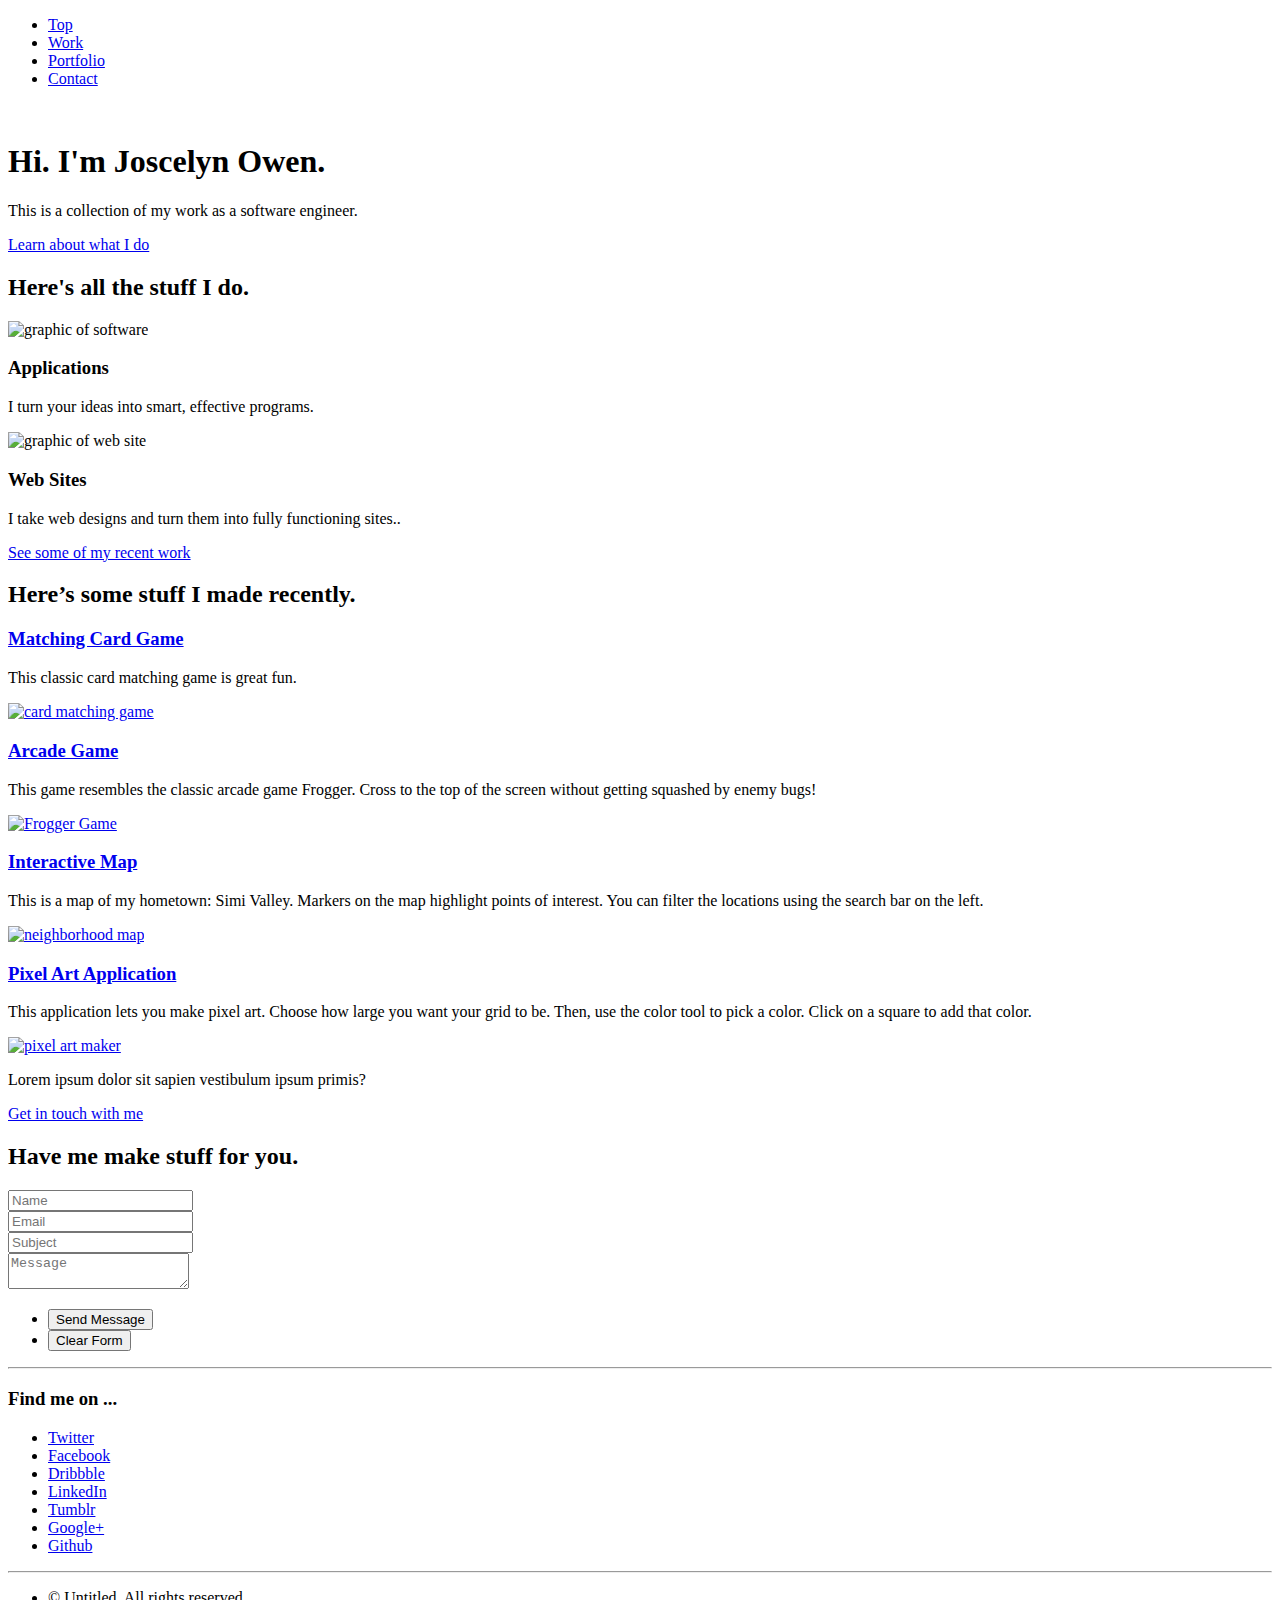
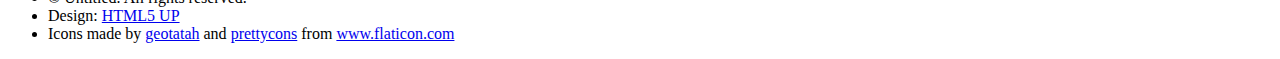
==== index.html @ 0e01e7e9 "moved dir" ====
<!DOCTYPE HTML>
<!--
	Miniport by HTML5 UP
	html5up.net | @ajlkn
	Free for personal and commercial use under the CCA 3.0 license (html5up.net/license)
-->
<html>
	<head>
		<title>Joscelyn Owen Web Development</title>
		<meta charset="utf-8" />
		<meta name="viewport" content="width=device-width, initial-scale=1, user-scalable=no" />
		<link rel="stylesheet" href="assets/css/main.css" />
	</head>
	<body class="is-preload">

		<!-- Nav -->
			<nav id="nav">
				<ul class="container">
					<li><a href="#top">Top</a></li>
					<li><a href="#work">Work</a></li>
					<li><a href="#portfolio">Portfolio</a></li>
					<li><a href="#contact">Contact</a></li>
				</ul>
			</nav>

		<!-- Home -->
			<article id="top" class="wrapper style1">
				<div class="container">
					<div class="row">
						<div class="col-4 col-5-large col-12-medium">
							<span class="image fit"><img src="images/pictureofme.jpeg" alt="" /></span>
						</div>
						<div class="col-8 col-7-large col-12-medium">
							<header>
								<h1>Hi. I'm <strong>Joscelyn Owen</strong>.</h1>
							</header>
							<p>This is a collection of my work as a software engineer.</p>
							<a href="#work" class="button large scrolly">Learn about what I do</a>
						</div>
					</div>
				</div>
			</article>

		<!-- Work -->
			<article id="work" class="wrapper style2">
				<div class="container">
					<header>
						<h2>Here's all the stuff I do.</h2>
					</header>
					<div class="row aln-center">
						<div class="col-4 col-6-medium col-12-small">
							<section class="box style1">
								<span class="image fit icon featured"><img class="graphic" src="images/software.png" alt="graphic of software" /></span>
								<h3>Applications</h3>
								<p>I turn your ideas into smart, effective programs.</p>
							</section>
						</div>
						<div class="col-4 col-6-medium col-12-small">
							<section class="box style1">
								<span class="image fit icon featured"><img class="graphic" src="images/website.png" alt="graphic of web site" /></span>
								<h3>Web Sites</h3>
								<p>I take web designs and turn them into fully functioning sites..</p>
							</section>
						</div>
					</div>
					<footer>
						<a href="#portfolio" class="button large scrolly">See some of my recent work</a>
					</footer>
				</div>
			</article>

		<!-- Portfolio -->
			<article id="portfolio" class="wrapper style3">
				<div class="container">
					<header>
						<h2>Here’s some stuff I made recently.</h2>
					</header>
					<div class="row">
						<div class="col-4 col-6-medium col-12-small">
							<article class="box style2">
								<h3><a href="https://joscelyn1.github.io/Matching-Card-Game/">Matching Card Game</a></h3>
								<p>This classic card matching game is great fun.</p>
								<a href="https://joscelyn1.github.io/Matching-Card-Game/" class="image featured"><img src="images/card-matching-game.png" alt="card matching game" /></a>
							</article>
						</div>
						<div class="col-4 col-6-medium col-12-small">
							<article class="box style2">
								<h3><a href="https://joscelyn1.github.io/Frogger-Style-Game/">Arcade Game</a></h3>
								<p>This game resembles the classic arcade game Frogger. Cross to the top of the screen without getting squashed by enemy bugs!</p>
								<a href="https://joscelyn1.github.io/Frogger-Style-Game/" class="image fit featured"><img src="images/froggerGame.png" alt="Frogger Game" /></a>
							</article>
						</div>
						<div class="col-4 col-6-medium col-12-small">
							<article class="box style2">
								<h3><a href="https://joscelyn1.github.io/Neighborhood-Map/">Interactive Map</a></h3>
								<p>This is a map of my hometown: Simi Valley. Markers on the map highlight points of interest. You can filter the locations using the search bar on the left.</p>
								<a href="https://joscelyn1.github.io/Neighborhood-Map/" class="image fit featured"><img src="images/neighborhoodmap.png" alt="neighborhood map" /></a>

							</article>
						</div>
						<div class="col-4 col-6-medium col-12-small">
							<article class="box style2">
								<h3><a href="https://joscelyn1.github.io/Pixel-Art-Maker/">Pixel Art Application</a></h3>
								<p>This application lets you make pixel art. Choose how large you want your grid to be. Then, use the color tool to pick a color. Click on a square to add that color.</p>
								<a href="https://joscelyn1.github.io/Pixel-Art-Maker/" class="image fit featured"><img src="images/pixel-art-maker.png" alt="pixel art maker" /></a>

							</article>
						</div>
					</div>
					<footer>
						<p>Lorem ipsum dolor sit sapien vestibulum ipsum primis?</p>
						<a href="#contact" class="button large scrolly">Get in touch with me</a>
					</footer>
				</div>
			</article>

		<!-- Contact -->
			<article id="contact" class="wrapper style4">
				<div class="container medium">
					<header>
						<h2>Have me make stuff for you.</h2>
					</header>
					<div class="row">
						<div class="col-12">
							<form method="post" action="#">
								<div class="row">
									<div class="col-6 col-12-small">
										<input type="text" name="name" id="name" placeholder="Name" />
									</div>
									<div class="col-6 col-12-small">
										<input type="text" name="email" id="email" placeholder="Email" />
									</div>
									<div class="col-12">
										<input type="text" name="subject" id="subject" placeholder="Subject" />
									</div>
									<div class="col-12">
										<textarea name="message" id="message" placeholder="Message"></textarea>
									</div>
									<div class="col-12">
										<ul class="actions">
											<li><input type="submit" value="Send Message" /></li>
											<li><input type="reset" value="Clear Form" class="alt" /></li>
										</ul>
									</div>
								</div>
							</form>
						</div>
						<div class="col-12">
							<hr />
							<h3>Find me on ...</h3>
							<ul class="social">
								<li><a href="#" class="icon fa-twitter"><span class="label">Twitter</span></a></li>
								<li><a href="#" class="icon fa-facebook"><span class="label">Facebook</span></a></li>
								<li><a href="#" class="icon fa-dribbble"><span class="label">Dribbble</span></a></li>
								<li><a href="#" class="icon fa-linkedin"><span class="label">LinkedIn</span></a></li>
								<li><a href="#" class="icon fa-tumblr"><span class="label">Tumblr</span></a></li>
								<li><a href="#" class="icon fa-google-plus"><span class="label">Google+</span></a></li>
								<li><a href="#" class="icon fa-github"><span class="label">Github</span></a></li>
								<!--
								<li><a href="#" class="icon fa-rss"><span>RSS</span></a></li>
								<li><a href="#" class="icon fa-instagram"><span>Instagram</span></a></li>
								<li><a href="#" class="icon fa-foursquare"><span>Foursquare</span></a></li>
								<li><a href="#" class="icon fa-skype"><span>Skype</span></a></li>
								<li><a href="#" class="icon fa-soundcloud"><span>Soundcloud</span></a></li>
								<li><a href="#" class="icon fa-youtube"><span>YouTube</span></a></li>
								<li><a href="#" class="icon fa-blogger"><span>Blogger</span></a></li>
								<li><a href="#" class="icon fa-flickr"><span>Flickr</span></a></li>
								<li><a href="#" class="icon fa-vimeo"><span>Vimeo</span></a></li>
								-->
							</ul>
							<hr />
						</div>
					</div>
					<footer>
						<ul id="copyright">
							<li>&copy; Untitled. All rights reserved.</li><li>Design: <a href="http://html5up.net">HTML5 UP</a></li>
							<li>Icons made by <a href="https://www.flaticon.com/authors/geotatah">geotatah</a> and <a href="https://www.flaticon.com/authors/prettycons">prettycons</a> from <a href="www.flaticon.com">www.flaticon.com</a></li>
						</ul>
					</footer>
				</div>
			</article>

		<!-- Scripts -->
			<script src="assets/js/jquery.min.js"></script>
			<script src="assets/js/jquery.scrolly.min.js"></script>
			<script src="assets/js/browser.min.js"></script>
			<script src="assets/js/breakpoints.min.js"></script>
			<script src="assets/js/util.js"></script>
			<script src="assets/js/main.js"></script>

	</body>
</html>
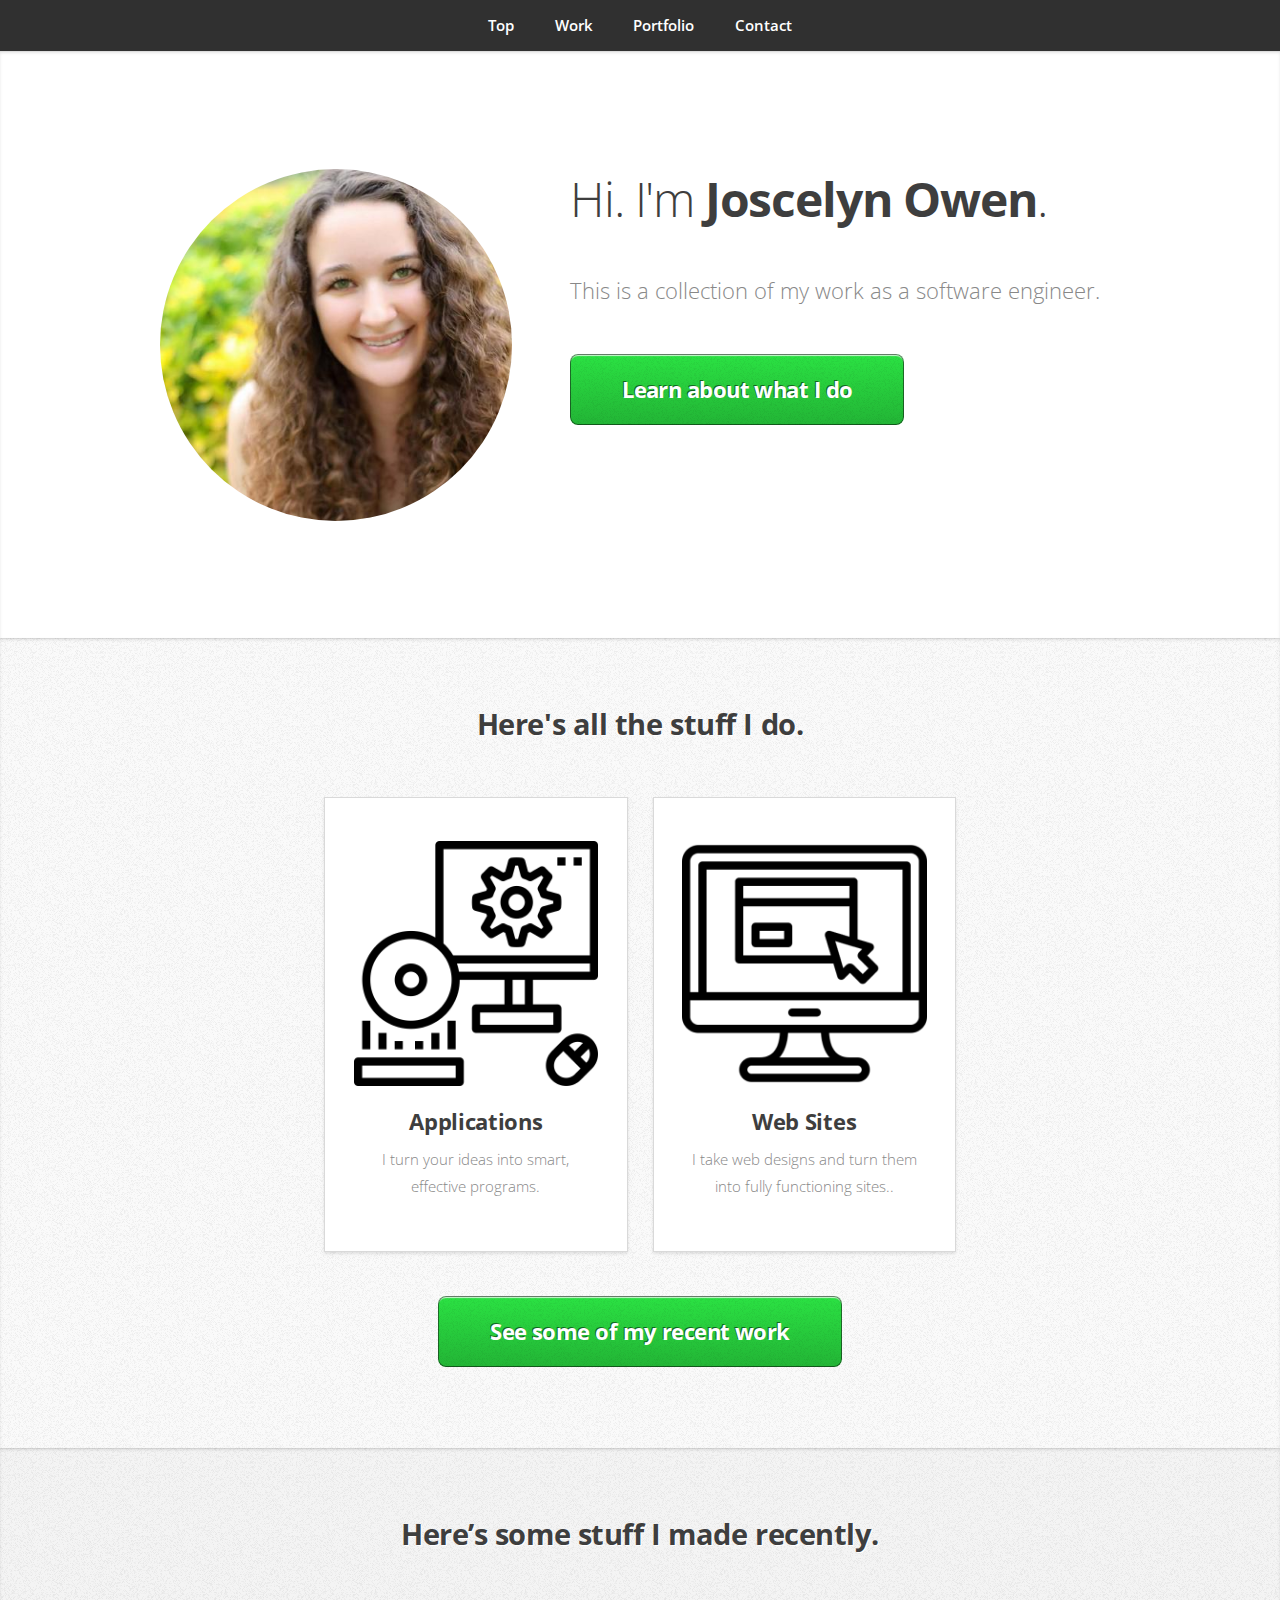
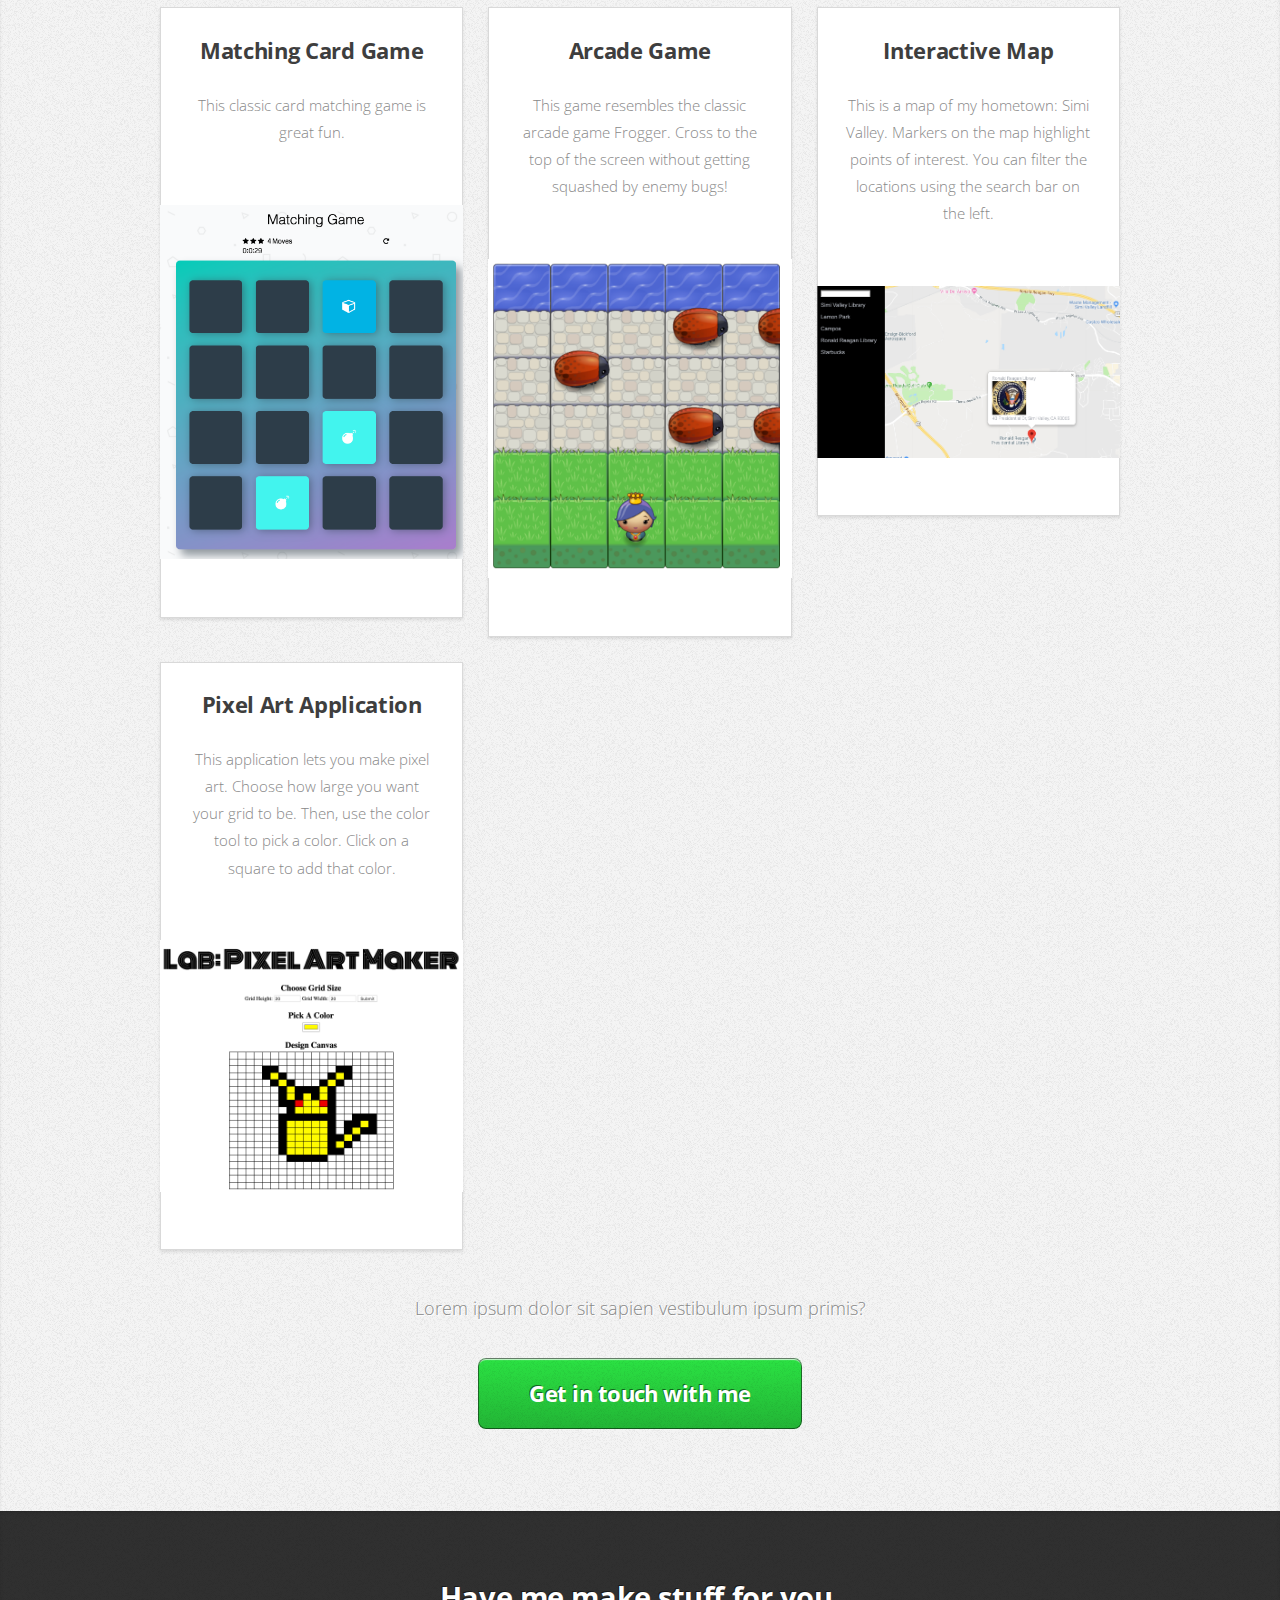
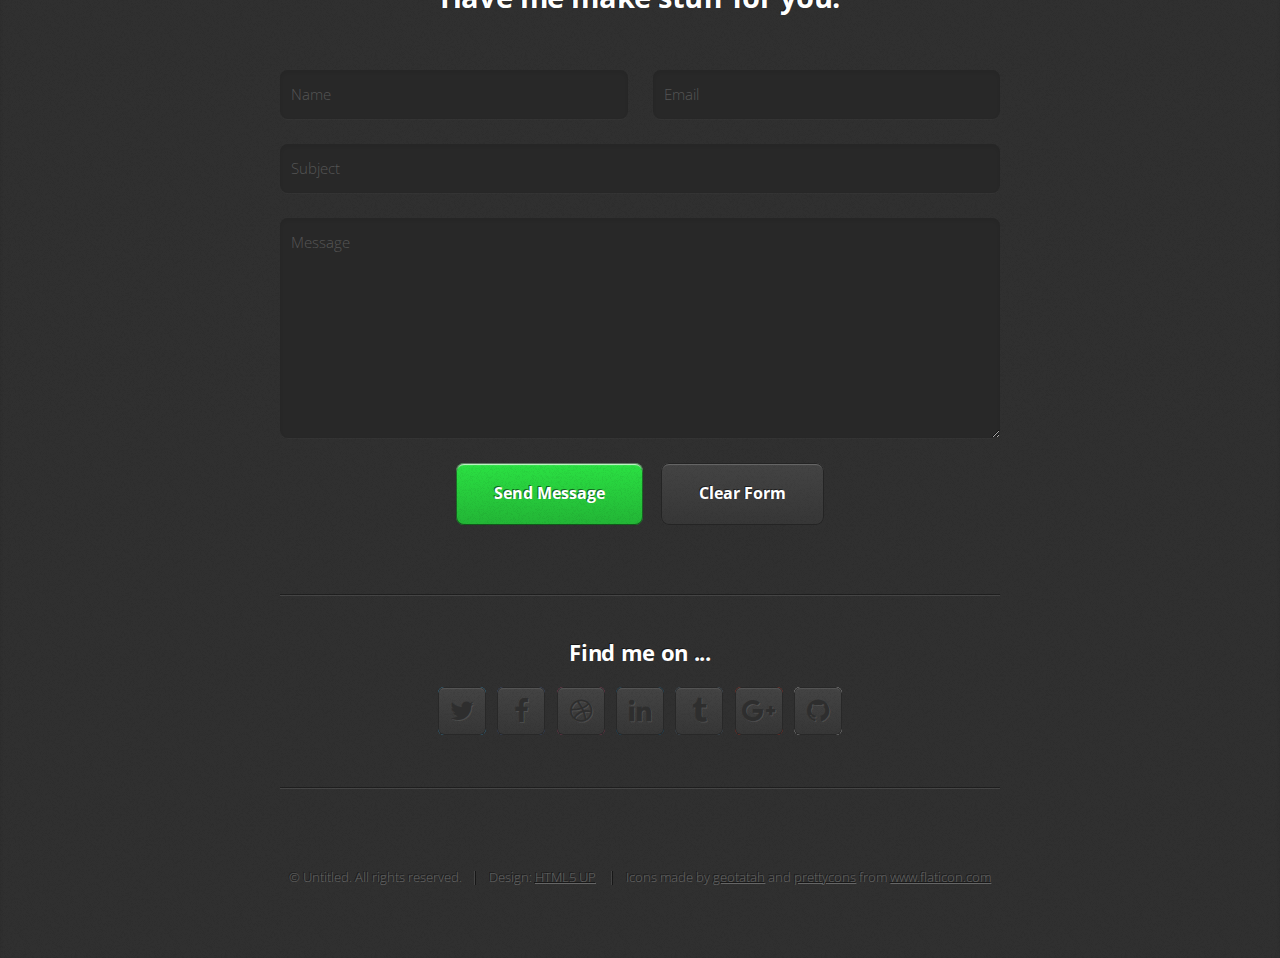
==== commit 3611b21a: "rearranged files" ====
--- a/index.html
+++ b/index.html
@@ -9,7 +9,7 @@
 		<title>Joscelyn Owen Web Development</title>
 		<meta charset="utf-8" />
 		<meta name="viewport" content="width=device-width, initial-scale=1, user-scalable=no" />
-		<link rel="stylesheet" href="assets/css/main.css" />
+		<link rel="stylesheet" href="html5up-miniport/assets/css/main.css" />
 	</head>
 	<body class="is-preload">
 
@@ -28,7 +28,7 @@
 				<div class="container">
 					<div class="row">
 						<div class="col-4 col-5-large col-12-medium">
-							<span class="image fit"><img src="images/pictureofme.jpeg" alt="" /></span>
+							<span class="image fit"><img src="html5up-miniport/images/pictureofme.jpeg" alt="" /></span>
 						</div>
 						<div class="col-8 col-7-large col-12-medium">
 							<header>
@@ -50,14 +50,14 @@
 					<div class="row aln-center">
 						<div class="col-4 col-6-medium col-12-small">
 							<section class="box style1">
-								<span class="image fit icon featured"><img class="graphic" src="images/software.png" alt="graphic of software" /></span>
+								<span class="image fit icon featured"><img class="graphic" src="html5up-miniport/images/software.png" alt="graphic of software" /></span>
 								<h3>Applications</h3>
 								<p>I turn your ideas into smart, effective programs.</p>
 							</section>
 						</div>
 						<div class="col-4 col-6-medium col-12-small">
 							<section class="box style1">
-								<span class="image fit icon featured"><img class="graphic" src="images/website.png" alt="graphic of web site" /></span>
+								<span class="image fit icon featured"><img class="graphic" src="html5up-miniport/images/website.png" alt="graphic of web site" /></span>
 								<h3>Web Sites</h3>
 								<p>I take web designs and turn them into fully functioning sites..</p>
 							</section>
@@ -80,21 +80,21 @@
 							<article class="box style2">
 								<h3><a href="https://joscelyn1.github.io/Matching-Card-Game/">Matching Card Game</a></h3>
 								<p>This classic card matching game is great fun.</p>
-								<a href="https://joscelyn1.github.io/Matching-Card-Game/" class="image featured"><img src="images/card-matching-game.png" alt="card matching game" /></a>
+								<a href="https://joscelyn1.github.io/Matching-Card-Game/" class="image featured"><img src="html5up-miniport/images/card-matching-game.png" alt="card matching game" /></a>
 							</article>
 						</div>
 						<div class="col-4 col-6-medium col-12-small">
 							<article class="box style2">
 								<h3><a href="https://joscelyn1.github.io/Frogger-Style-Game/">Arcade Game</a></h3>
 								<p>This game resembles the classic arcade game Frogger. Cross to the top of the screen without getting squashed by enemy bugs!</p>
-								<a href="https://joscelyn1.github.io/Frogger-Style-Game/" class="image fit featured"><img src="images/froggerGame.png" alt="Frogger Game" /></a>
+								<a href="https://joscelyn1.github.io/Frogger-Style-Game/" class="image fit featured"><img src="html5up-miniport/images/froggerGame.png" alt="Frogger Game" /></a>
 							</article>
 						</div>
 						<div class="col-4 col-6-medium col-12-small">
 							<article class="box style2">
 								<h3><a href="https://joscelyn1.github.io/Neighborhood-Map/">Interactive Map</a></h3>
 								<p>This is a map of my hometown: Simi Valley. Markers on the map highlight points of interest. You can filter the locations using the search bar on the left.</p>
-								<a href="https://joscelyn1.github.io/Neighborhood-Map/" class="image fit featured"><img src="images/neighborhoodmap.png" alt="neighborhood map" /></a>
+								<a href="https://joscelyn1.github.io/Neighborhood-Map/" class="image fit featured"><img src="html5up-miniport/images/neighborhoodmap.png" alt="neighborhood map" /></a>
 
 							</article>
 						</div>
@@ -102,7 +102,7 @@
 							<article class="box style2">
 								<h3><a href="https://joscelyn1.github.io/Pixel-Art-Maker/">Pixel Art Application</a></h3>
 								<p>This application lets you make pixel art. Choose how large you want your grid to be. Then, use the color tool to pick a color. Click on a square to add that color.</p>
-								<a href="https://joscelyn1.github.io/Pixel-Art-Maker/" class="image fit featured"><img src="images/pixel-art-maker.png" alt="pixel art maker" /></a>
+								<a href="https://joscelyn1.github.io/Pixel-Art-Maker/" class="image fit featured"><img src="html5up-miniport/images/pixel-art-maker.png" alt="pixel art maker" /></a>
 
 							</article>
 						</div>
--- a/html5up-miniport/assets/css/main.css
+++ b/html5up-miniport/assets/css/main.css
@@ -0,0 +1,2448 @@
+@import url("https://fonts.googleapis.com/css?family=Open+Sans:300,300italic,600,600italic,700");
+@import url("font-awesome.min.css");
+
+/*
+	Miniport by HTML5 UP
+	html5up.net | @ajlkn
+	Free for personal and commercial use under the CCA 3.0 license (html5up.net/license)
+*/
+
+html, body, div, span, applet, object,
+iframe, h1, h2, h3, h4, h5, h6, p, blockquote,
+pre, a, abbr, acronym, address, big, cite,
+code, del, dfn, em, img, ins, kbd, q, s, samp,
+small, strike, strong, sub, sup, tt, var, b,
+u, i, center, dl, dt, dd, ol, ul, li, fieldset,
+form, label, legend, table, caption, tbody,
+tfoot, thead, tr, th, td, article, aside,
+canvas, details, embed, figure, figcaption,
+footer, header, hgroup, menu, nav, output, ruby,
+section, summary, time, mark, audio, video {
+	margin: 0;
+	padding: 0;
+	border: 0;
+	font-size: 100%;
+	font: inherit;
+	vertical-align: baseline;}
+
+article, aside, details, figcaption, figure,
+footer, header, hgroup, menu, nav, section {
+	display: block;}
+
+body {
+	line-height: 1;
+}
+
+ol, ul {
+	list-style: none;
+}
+
+blockquote, q {
+	quotes: none;
+}
+
+	blockquote:before, blockquote:after, q:before, q:after {
+		content: '';
+		content: none;
+	}
+
+table {
+	border-collapse: collapse;
+	border-spacing: 0;
+}
+
+body {
+	-webkit-text-size-adjust: none;
+}
+
+mark {
+	background-color: transparent;
+	color: inherit;
+}
+
+input::-moz-focus-inner {
+	border: 0;
+	padding: 0;
+}
+
+input, select, textarea {
+	-moz-appearance: none;
+	-webkit-appearance: none;
+	-ms-appearance: none;
+	appearance: none;
+}
+
+/* Basic */
+
+	html {
+		box-sizing: border-box;
+	}
+
+	*, *:before, *:after {
+		box-sizing: inherit;
+	}
+
+	body {
+		padding-top: 3.5em;
+	}
+
+		body.is-preload *, body.is-preload *:before, body.is-preload *:after {
+			-moz-animation: none !important;
+			-webkit-animation: none !important;
+			-ms-animation: none !important;
+			animation: none !important;
+			-moz-transition: none !important;
+			-webkit-transition: none !important;
+			-ms-transition: none !important;
+			transition: none !important;
+		}
+
+	body, input, textarea, select {
+		font-family: 'Open Sans', sans-serif;
+		line-height: 1.85em;
+		color: #888;
+		font-weight: 300;
+		font-size: 13pt;
+	}
+
+	a {
+		-moz-transition: color .2s ease-in-out;
+		-webkit-transition: color .2s ease-in-out;
+		-ms-transition: color .2s ease-in-out;
+		transition: color .2s ease-in-out;
+		color: #43B3E0;
+		text-decoration: underline;
+	}
+
+		a:hover {
+			color: #43bff0 !important;
+		}
+
+		a img {
+			border: 0;
+		}
+
+	b, strong {
+		font-weight: 600;
+		color: #3e3e3e;
+	}
+
+	i, em {
+		font-style: italic;
+	}
+
+	sub {
+		position: relative;
+		top: 0.5em;
+		font-size: 0.8em;
+	}
+
+	sup {
+		position: relative;
+		top: -0.5em;
+		font-size: 0.8em;
+	}
+
+	blockquote {
+		border-left: solid 0.75em #eee;
+		padding: 1em 0 1em 1.5em;
+		font-style: italic;
+	}
+
+	h1, h2, h3, h4, h5, h6 {
+		color: #3e3e3e;
+		margin: 0 0 0.75em 0;
+	}
+
+	h1 a, h2 a, h3 a, h4 a, h5 a, h6 a {
+		text-decoration: none;
+		color: inherit;
+	}
+
+	h2, h3, h4, h5, h6 {
+		font-weight: 700;
+	}
+
+	h1 {
+		font-size: 3.25em;
+		letter-spacing: -0.025em;
+		font-weight: 300;
+	}
+
+		h1 strong {
+			font-weight: 700;
+		}
+
+	h2 {
+		font-size: 2em;
+		letter-spacing: -0.015em;
+	}
+
+	h3 {
+		font-size: 1.5em;
+		letter-spacing: -0.015em;
+	}
+
+	em, i {
+		font-style: italic;
+	}
+
+	br.clear {
+		clear: both;
+	}
+
+	hr {
+		border: 0;
+		border-top: solid 1px #444;
+		border-top-color: rgba(0, 0, 0, 0.35);
+		box-shadow: 0px 1px 0px 0px rgba(255, 255, 255, 0.1);
+		height: 1px;
+		margin: 3em 0;
+	}
+
+	p, ul, ol, dl, table {
+		margin-bottom: 2em;
+	}
+
+	header {
+		margin: 0 0 3em 0;
+	}
+
+		header > p {
+			font-size: 1.25em;
+			margin: 0;
+		}
+
+	footer {
+		margin: 3em 0 0 0;
+	}
+
+		footer > p {
+			font-size: 1.25em;
+		}
+
+/* Container */
+
+	.container {
+		margin: 0 auto;
+		max-width: calc(100% - 50px);
+		width: 1200px;
+	}
+
+		.container.medium {
+			width: 900px;
+		}
+
+		@media screen and (max-width: 1680px) {
+
+			.container {
+				width: 1200px;
+			}
+
+				.container.medium {
+					width: 900px;
+				}
+
+		}
+
+		@media screen and (max-width: 1280px) {
+
+			.container {
+				width: 960px;
+			}
+
+				.container.medium {
+					width: 720px;
+				}
+
+		}
+
+		@media screen and (max-width: 980px) {
+
+			.container {
+				width: 100%;
+			}
+
+				.container.medium {
+					width: 75%;
+				}
+
+		}
+
+		@media screen and (max-width: 736px) {
+
+			.container {
+				width: 100%;
+				max-width: calc(100% - 30px);
+			}
+
+				.container.medium {
+					width: 100%;
+				}
+
+		}
+
+/* Row */
+
+	.row {
+		display: flex;
+		flex-wrap: wrap;
+		box-sizing: border-box;
+		align-items: stretch;
+	}
+
+		.row > * {
+			box-sizing: border-box;
+		}
+
+		.row.gtr-uniform > * > :last-child {
+			margin-bottom: 0;
+		}
+
+		.row.aln-left {
+			justify-content: flex-start;
+		}
+
+		.row.aln-center {
+			justify-content: center;
+		}
+
+		.row.aln-right {
+			justify-content: flex-end;
+		}
+
+		.row.aln-top {
+			align-items: flex-start;
+		}
+
+		.row.aln-middle {
+			align-items: center;
+		}
+
+		.row.aln-bottom {
+			align-items: flex-end;
+		}
+
+		.row > .imp {
+			order: -1;
+		}
+
+		.row > .col-1 {
+			width: 8.3333333333%;
+		}
+
+		.row > .off-1 {
+			margin-left: 8.3333333333%;
+		}
+
+		.row > .col-2 {
+			width: 16.6666666667%;
+		}
+
+		.row > .off-2 {
+			margin-left: 16.6666666667%;
+		}
+
+		.row > .col-3 {
+			width: 25%;
+		}
+
+		.row > .off-3 {
+			margin-left: 25%;
+		}
+
+		.row > .col-4 {
+			width: 33.3333333333%;
+		}
+
+		.row > .off-4 {
+			margin-left: 33.3333333333%;
+		}
+
+		.row > .col-5 {
+			width: 41.6666666667%;
+		}
+
+		.row > .off-5 {
+			margin-left: 41.6666666667%;
+		}
+
+		.row > .col-6 {
+			width: 50%;
+		}
+
+		.row > .off-6 {
+			margin-left: 50%;
+		}
+
+		.row > .col-7 {
+			width: 58.3333333333%;
+		}
+
+		.row > .off-7 {
+			margin-left: 58.3333333333%;
+		}
+
+		.row > .col-8 {
+			width: 66.6666666667%;
+		}
+
+		.row > .off-8 {
+			margin-left: 66.6666666667%;
+		}
+
+		.row > .col-9 {
+			width: 75%;
+		}
+
+		.row > .off-9 {
+			margin-left: 75%;
+		}
+
+		.row > .col-10 {
+			width: 83.3333333333%;
+		}
+
+		.row > .off-10 {
+			margin-left: 83.3333333333%;
+		}
+
+		.row > .col-11 {
+			width: 91.6666666667%;
+		}
+
+		.row > .off-11 {
+			margin-left: 91.6666666667%;
+		}
+
+		.row > .col-12 {
+			width: 100%;
+		}
+
+		.row > .off-12 {
+			margin-left: 100%;
+		}
+
+		.row.gtr-0 {
+			margin-top: 0px;
+			margin-left: 0px;
+		}
+
+			.row.gtr-0 > * {
+				padding: 0px 0 0 0px;
+			}
+
+			.row.gtr-0.gtr-uniform {
+				margin-top: 0px;
+			}
+
+				.row.gtr-0.gtr-uniform > * {
+					padding-top: 0px;
+				}
+
+		.row.gtr-25 {
+			margin-top: -6.25px;
+			margin-left: -6.25px;
+		}
+
+			.row.gtr-25 > * {
+				padding: 6.25px 0 0 6.25px;
+			}
+
+			.row.gtr-25.gtr-uniform {
+				margin-top: -6.25px;
+			}
+
+				.row.gtr-25.gtr-uniform > * {
+					padding-top: 6.25px;
+				}
+
+		.row.gtr-50 {
+			margin-top: -12.5px;
+			margin-left: -12.5px;
+		}
+
+			.row.gtr-50 > * {
+				padding: 12.5px 0 0 12.5px;
+			}
+
+			.row.gtr-50.gtr-uniform {
+				margin-top: -12.5px;
+			}
+
+				.row.gtr-50.gtr-uniform > * {
+					padding-top: 12.5px;
+				}
+
+		.row {
+			margin-top: -25px;
+			margin-left: -25px;
+		}
+
+			.row > * {
+				padding: 25px 0 0 25px;
+			}
+
+			.row.gtr-uniform {
+				margin-top: -25px;
+			}
+
+				.row.gtr-uniform > * {
+					padding-top: 25px;
+				}
+
+		.row.gtr-150 {
+			margin-top: -37.5px;
+			margin-left: -37.5px;
+		}
+
+			.row.gtr-150 > * {
+				padding: 37.5px 0 0 37.5px;
+			}
+
+			.row.gtr-150.gtr-uniform {
+				margin-top: -37.5px;
+			}
+
+				.row.gtr-150.gtr-uniform > * {
+					padding-top: 37.5px;
+				}
+
+		.row.gtr-200 {
+			margin-top: -50px;
+			margin-left: -50px;
+		}
+
+			.row.gtr-200 > * {
+				padding: 50px 0 0 50px;
+			}
+
+			.row.gtr-200.gtr-uniform {
+				margin-top: -50px;
+			}
+
+				.row.gtr-200.gtr-uniform > * {
+					padding-top: 50px;
+				}
+
+		@media screen and (max-width: 1680px) {
+
+			.row {
+				display: flex;
+				flex-wrap: wrap;
+				box-sizing: border-box;
+				align-items: stretch;
+			}
+
+				.row > * {
+					box-sizing: border-box;
+				}
+
+				.row.gtr-uniform > * > :last-child {
+					margin-bottom: 0;
+				}
+
+				.row.aln-left {
+					justify-content: flex-start;
+				}
+
+				.row.aln-center {
+					justify-content: center;
+				}
+
+				.row.aln-right {
+					justify-content: flex-end;
+				}
+
+				.row.aln-top {
+					align-items: flex-start;
+				}
+
+				.row.aln-middle {
+					align-items: center;
+				}
+
+				.row.aln-bottom {
+					align-items: flex-end;
+				}
+
+				.row > .imp-xlarge {
+					order: -1;
+				}
+
+				.row > .col-1-xlarge {
+					width: 8.3333333333%;
+				}
+
+				.row > .off-1-xlarge {
+					margin-left: 8.3333333333%;
+				}
+
+				.row > .col-2-xlarge {
+					width: 16.6666666667%;
+				}
+
+				.row > .off-2-xlarge {
+					margin-left: 16.6666666667%;
+				}
+
+				.row > .col-3-xlarge {
+					width: 25%;
+				}
+
+				.row > .off-3-xlarge {
+					margin-left: 25%;
+				}
+
+				.row > .col-4-xlarge {
+					width: 33.3333333333%;
+				}
+
+				.row > .off-4-xlarge {
+					margin-left: 33.3333333333%;
+				}
+
+				.row > .col-5-xlarge {
+					width: 41.6666666667%;
+				}
+
+				.row > .off-5-xlarge {
+					margin-left: 41.6666666667%;
+				}
+
+				.row > .col-6-xlarge {
+					width: 50%;
+				}
+
+				.row > .off-6-xlarge {
+					margin-left: 50%;
+				}
+
+				.row > .col-7-xlarge {
+					width: 58.3333333333%;
+				}
+
+				.row > .off-7-xlarge {
+					margin-left: 58.3333333333%;
+				}
+
+				.row > .col-8-xlarge {
+					width: 66.6666666667%;
+				}
+
+				.row > .off-8-xlarge {
+					margin-left: 66.6666666667%;
+				}
+
+				.row > .col-9-xlarge {
+					width: 75%;
+				}
+
+				.row > .off-9-xlarge {
+					margin-left: 75%;
+				}
+
+				.row > .col-10-xlarge {
+					width: 83.3333333333%;
+				}
+
+				.row > .off-10-xlarge {
+					margin-left: 83.3333333333%;
+				}
+
+				.row > .col-11-xlarge {
+					width: 91.6666666667%;
+				}
+
+				.row > .off-11-xlarge {
+					margin-left: 91.6666666667%;
+				}
+
+				.row > .col-12-xlarge {
+					width: 100%;
+				}
+
+				.row > .off-12-xlarge {
+					margin-left: 100%;
+				}
+
+				.row.gtr-0 {
+					margin-top: 0px;
+					margin-left: 0px;
+				}
+
+					.row.gtr-0 > * {
+						padding: 0px 0 0 0px;
+					}
+
+					.row.gtr-0.gtr-uniform {
+						margin-top: 0px;
+					}
+
+						.row.gtr-0.gtr-uniform > * {
+							padding-top: 0px;
+						}
+
+				.row.gtr-25 {
+					margin-top: -6.25px;
+					margin-left: -6.25px;
+				}
+
+					.row.gtr-25 > * {
+						padding: 6.25px 0 0 6.25px;
+					}
+
+					.row.gtr-25.gtr-uniform {
+						margin-top: -6.25px;
+					}
+
+						.row.gtr-25.gtr-uniform > * {
+							padding-top: 6.25px;
+						}
+
+				.row.gtr-50 {
+					margin-top: -12.5px;
+					margin-left: -12.5px;
+				}
+
+					.row.gtr-50 > * {
+						padding: 12.5px 0 0 12.5px;
+					}
+
+					.row.gtr-50.gtr-uniform {
+						margin-top: -12.5px;
+					}
+
+						.row.gtr-50.gtr-uniform > * {
+							padding-top: 12.5px;
+						}
+
+				.row {
+					margin-top: -25px;
+					margin-left: -25px;
+				}
+
+					.row > * {
+						padding: 25px 0 0 25px;
+					}
+
+					.row.gtr-uniform {
+						margin-top: -25px;
+					}
+
+						.row.gtr-uniform > * {
+							padding-top: 25px;
+						}
+
+				.row.gtr-150 {
+					margin-top: -37.5px;
+					margin-left: -37.5px;
+				}
+
+					.row.gtr-150 > * {
+						padding: 37.5px 0 0 37.5px;
+					}
+
+					.row.gtr-150.gtr-uniform {
+						margin-top: -37.5px;
+					}
+
+						.row.gtr-150.gtr-uniform > * {
+							padding-top: 37.5px;
+						}
+
+				.row.gtr-200 {
+					margin-top: -50px;
+					margin-left: -50px;
+				}
+
+					.row.gtr-200 > * {
+						padding: 50px 0 0 50px;
+					}
+
+					.row.gtr-200.gtr-uniform {
+						margin-top: -50px;
+					}
+
+						.row.gtr-200.gtr-uniform > * {
+							padding-top: 50px;
+						}
+
+		}
+
+		@media screen and (max-width: 1280px) {
+
+			.row {
+				display: flex;
+				flex-wrap: wrap;
+				box-sizing: border-box;
+				align-items: stretch;
+			}
+
+				.row > * {
+					box-sizing: border-box;
+				}
+
+				.row.gtr-uniform > * > :last-child {
+					margin-bottom: 0;
+				}
+
+				.row.aln-left {
+					justify-content: flex-start;
+				}
+
+				.row.aln-center {
+					justify-content: center;
+				}
+
+				.row.aln-right {
+					justify-content: flex-end;
+				}
+
+				.row.aln-top {
+					align-items: flex-start;
+				}
+
+				.row.aln-middle {
+					align-items: center;
+				}
+
+				.row.aln-bottom {
+					align-items: flex-end;
+				}
+
+				.row > .imp-large {
+					order: -1;
+				}
+
+				.row > .col-1-large {
+					width: 8.3333333333%;
+				}
+
+				.row > .off-1-large {
+					margin-left: 8.3333333333%;
+				}
+
+				.row > .col-2-large {
+					width: 16.6666666667%;
+				}
+
+				.row > .off-2-large {
+					margin-left: 16.6666666667%;
+				}
+
+				.row > .col-3-large {
+					width: 25%;
+				}
+
+				.row > .off-3-large {
+					margin-left: 25%;
+				}
+
+				.row > .col-4-large {
+					width: 33.3333333333%;
+				}
+
+				.row > .off-4-large {
+					margin-left: 33.3333333333%;
+				}
+
+				.row > .col-5-large {
+					width: 41.6666666667%;
+				}
+
+				.row > .off-5-large {
+					margin-left: 41.6666666667%;
+				}
+
+				.row > .col-6-large {
+					width: 50%;
+				}
+
+				.row > .off-6-large {
+					margin-left: 50%;
+				}
+
+				.row > .col-7-large {
+					width: 58.3333333333%;
+				}
+
+				.row > .off-7-large {
+					margin-left: 58.3333333333%;
+				}
+
+				.row > .col-8-large {
+					width: 66.6666666667%;
+				}
+
+				.row > .off-8-large {
+					margin-left: 66.6666666667%;
+				}
+
+				.row > .col-9-large {
+					width: 75%;
+				}
+
+				.row > .off-9-large {
+					margin-left: 75%;
+				}
+
+				.row > .col-10-large {
+					width: 83.3333333333%;
+				}
+
+				.row > .off-10-large {
+					margin-left: 83.3333333333%;
+				}
+
+				.row > .col-11-large {
+					width: 91.6666666667%;
+				}
+
+				.row > .off-11-large {
+					margin-left: 91.6666666667%;
+				}
+
+				.row > .col-12-large {
+					width: 100%;
+				}
+
+				.row > .off-12-large {
+					margin-left: 100%;
+				}
+
+				.row.gtr-0 {
+					margin-top: 0px;
+					margin-left: 0px;
+				}
+
+					.row.gtr-0 > * {
+						padding: 0px 0 0 0px;
+					}
+
+					.row.gtr-0.gtr-uniform {
+						margin-top: 0px;
+					}
+
+						.row.gtr-0.gtr-uniform > * {
+							padding-top: 0px;
+						}
+
+				.row.gtr-25 {
+					margin-top: -6.25px;
+					margin-left: -6.25px;
+				}
+
+					.row.gtr-25 > * {
+						padding: 6.25px 0 0 6.25px;
+					}
+
+					.row.gtr-25.gtr-uniform {
+						margin-top: -6.25px;
+					}
+
+						.row.gtr-25.gtr-uniform > * {
+							padding-top: 6.25px;
+						}
+
+				.row.gtr-50 {
+					margin-top: -12.5px;
+					margin-left: -12.5px;
+				}
+
+					.row.gtr-50 > * {
+						padding: 12.5px 0 0 12.5px;
+					}
+
+					.row.gtr-50.gtr-uniform {
+						margin-top: -12.5px;
+					}
+
+						.row.gtr-50.gtr-uniform > * {
+							padding-top: 12.5px;
+						}
+
+				.row {
+					margin-top: -25px;
+					margin-left: -25px;
+				}
+
+					.row > * {
+						padding: 25px 0 0 25px;
+					}
+
+					.row.gtr-uniform {
+						margin-top: -25px;
+					}
+
+						.row.gtr-uniform > * {
+							padding-top: 25px;
+						}
+
+				.row.gtr-150 {
+					margin-top: -37.5px;
+					margin-left: -37.5px;
+				}
+
+					.row.gtr-150 > * {
+						padding: 37.5px 0 0 37.5px;
+					}
+
+					.row.gtr-150.gtr-uniform {
+						margin-top: -37.5px;
+					}
+
+						.row.gtr-150.gtr-uniform > * {
+							padding-top: 37.5px;
+						}
+
+				.row.gtr-200 {
+					margin-top: -50px;
+					margin-left: -50px;
+				}
+
+					.row.gtr-200 > * {
+						padding: 50px 0 0 50px;
+					}
+
+					.row.gtr-200.gtr-uniform {
+						margin-top: -50px;
+					}
+
+						.row.gtr-200.gtr-uniform > * {
+							padding-top: 50px;
+						}
+
+		}
+
+		@media screen and (max-width: 980px) {
+
+			.row {
+				display: flex;
+				flex-wrap: wrap;
+				box-sizing: border-box;
+				align-items: stretch;
+			}
+
+				.row > * {
+					box-sizing: border-box;
+				}
+
+				.row.gtr-uniform > * > :last-child {
+					margin-bottom: 0;
+				}
+
+				.row.aln-left {
+					justify-content: flex-start;
+				}
+
+				.row.aln-center {
+					justify-content: center;
+				}
+
+				.row.aln-right {
+					justify-content: flex-end;
+				}
+
+				.row.aln-top {
+					align-items: flex-start;
+				}
+
+				.row.aln-middle {
+					align-items: center;
+				}
+
+				.row.aln-bottom {
+					align-items: flex-end;
+				}
+
+				.row > .imp-medium {
+					order: -1;
+				}
+
+				.row > .col-1-medium {
+					width: 8.3333333333%;
+				}
+
+				.row > .off-1-medium {
+					margin-left: 8.3333333333%;
+				}
+
+				.row > .col-2-medium {
+					width: 16.6666666667%;
+				}
+
+				.row > .off-2-medium {
+					margin-left: 16.6666666667%;
+				}
+
+				.row > .col-3-medium {
+					width: 25%;
+				}
+
+				.row > .off-3-medium {
+					margin-left: 25%;
+				}
+
+				.row > .col-4-medium {
+					width: 33.3333333333%;
+				}
+
+				.row > .off-4-medium {
+					margin-left: 33.3333333333%;
+				}
+
+				.row > .col-5-medium {
+					width: 41.6666666667%;
+				}
+
+				.row > .off-5-medium {
+					margin-left: 41.6666666667%;
+				}
+
+				.row > .col-6-medium {
+					width: 50%;
+				}
+
+				.row > .off-6-medium {
+					margin-left: 50%;
+				}
+
+				.row > .col-7-medium {
+					width: 58.3333333333%;
+				}
+
+				.row > .off-7-medium {
+					margin-left: 58.3333333333%;
+				}
+
+				.row > .col-8-medium {
+					width: 66.6666666667%;
+				}
+
+				.row > .off-8-medium {
+					margin-left: 66.6666666667%;
+				}
+
+				.row > .col-9-medium {
+					width: 75%;
+				}
+
+				.row > .off-9-medium {
+					margin-left: 75%;
+				}
+
+				.row > .col-10-medium {
+					width: 83.3333333333%;
+				}
+
+				.row > .off-10-medium {
+					margin-left: 83.3333333333%;
+				}
+
+				.row > .col-11-medium {
+					width: 91.6666666667%;
+				}
+
+				.row > .off-11-medium {
+					margin-left: 91.6666666667%;
+				}
+
+				.row > .col-12-medium {
+					width: 100%;
+				}
+
+				.row > .off-12-medium {
+					margin-left: 100%;
+				}
+
+				.row.gtr-0 {
+					margin-top: 0px;
+					margin-left: 0px;
+				}
+
+					.row.gtr-0 > * {
+						padding: 0px 0 0 0px;
+					}
+
+					.row.gtr-0.gtr-uniform {
+						margin-top: 0px;
+					}
+
+						.row.gtr-0.gtr-uniform > * {
+							padding-top: 0px;
+						}
+
+				.row.gtr-25 {
+					margin-top: -6.25px;
+					margin-left: -6.25px;
+				}
+
+					.row.gtr-25 > * {
+						padding: 6.25px 0 0 6.25px;
+					}
+
+					.row.gtr-25.gtr-uniform {
+						margin-top: -6.25px;
+					}
+
+						.row.gtr-25.gtr-uniform > * {
+							padding-top: 6.25px;
+						}
+
+				.row.gtr-50 {
+					margin-top: -12.5px;
+					margin-left: -12.5px;
+				}
+
+					.row.gtr-50 > * {
+						padding: 12.5px 0 0 12.5px;
+					}
+
+					.row.gtr-50.gtr-uniform {
+						margin-top: -12.5px;
+					}
+
+						.row.gtr-50.gtr-uniform > * {
+							padding-top: 12.5px;
+						}
+
+				.row {
+					margin-top: -25px;
+					margin-left: -25px;
+				}
+
+					.row > * {
+						padding: 25px 0 0 25px;
+					}
+
+					.row.gtr-uniform {
+						margin-top: -25px;
+					}
+
+						.row.gtr-uniform > * {
+							padding-top: 25px;
+						}
+
+				.row.gtr-150 {
+					margin-top: -37.5px;
+					margin-left: -37.5px;
+				}
+
+					.row.gtr-150 > * {
+						padding: 37.5px 0 0 37.5px;
+					}
+
+					.row.gtr-150.gtr-uniform {
+						margin-top: -37.5px;
+					}
+
+						.row.gtr-150.gtr-uniform > * {
+							padding-top: 37.5px;
+						}
+
+				.row.gtr-200 {
+					margin-top: -50px;
+					margin-left: -50px;
+				}
+
+					.row.gtr-200 > * {
+						padding: 50px 0 0 50px;
+					}
+
+					.row.gtr-200.gtr-uniform {
+						margin-top: -50px;
+					}
+
+						.row.gtr-200.gtr-uniform > * {
+							padding-top: 50px;
+						}
+
+		}
+
+		@media screen and (max-width: 736px) {
+
+			.row {
+				display: flex;
+				flex-wrap: wrap;
+				box-sizing: border-box;
+				align-items: stretch;
+			}
+
+				.row > * {
+					box-sizing: border-box;
+				}
+
+				.row.gtr-uniform > * > :last-child {
+					margin-bottom: 0;
+				}
+
+				.row.aln-left {
+					justify-content: flex-start;
+				}
+
+				.row.aln-center {
+					justify-content: center;
+				}
+
+				.row.aln-right {
+					justify-content: flex-end;
+				}
+
+				.row.aln-top {
+					align-items: flex-start;
+				}
+
+				.row.aln-middle {
+					align-items: center;
+				}
+
+				.row.aln-bottom {
+					align-items: flex-end;
+				}
+
+				.row > .imp-small {
+					order: -1;
+				}
+
+				.row > .col-1-small {
+					width: 8.3333333333%;
+				}
+
+				.row > .off-1-small {
+					margin-left: 8.3333333333%;
+				}
+
+				.row > .col-2-small {
+					width: 16.6666666667%;
+				}
+
+				.row > .off-2-small {
+					margin-left: 16.6666666667%;
+				}
+
+				.row > .col-3-small {
+					width: 25%;
+				}
+
+				.row > .off-3-small {
+					margin-left: 25%;
+				}
+
+				.row > .col-4-small {
+					width: 33.3333333333%;
+				}
+
+				.row > .off-4-small {
+					margin-left: 33.3333333333%;
+				}
+
+				.row > .col-5-small {
+					width: 41.6666666667%;
+				}
+
+				.row > .off-5-small {
+					margin-left: 41.6666666667%;
+				}
+
+				.row > .col-6-small {
+					width: 50%;
+				}
+
+				.row > .off-6-small {
+					margin-left: 50%;
+				}
+
+				.row > .col-7-small {
+					width: 58.3333333333%;
+				}
+
+				.row > .off-7-small {
+					margin-left: 58.3333333333%;
+				}
+
+				.row > .col-8-small {
+					width: 66.6666666667%;
+				}
+
+				.row > .off-8-small {
+					margin-left: 66.6666666667%;
+				}
+
+				.row > .col-9-small {
+					width: 75%;
+				}
+
+				.row > .off-9-small {
+					margin-left: 75%;
+				}
+
+				.row > .col-10-small {
+					width: 83.3333333333%;
+				}
+
+				.row > .off-10-small {
+					margin-left: 83.3333333333%;
+				}
+
+				.row > .col-11-small {
+					width: 91.6666666667%;
+				}
+
+				.row > .off-11-small {
+					margin-left: 91.6666666667%;
+				}
+
+				.row > .col-12-small {
+					width: 100%;
+				}
+
+				.row > .off-12-small {
+					margin-left: 100%;
+				}
+
+				.row.gtr-0 {
+					margin-top: 0px;
+					margin-left: 0px;
+				}
+
+					.row.gtr-0 > * {
+						padding: 0px 0 0 0px;
+					}
+
+					.row.gtr-0.gtr-uniform {
+						margin-top: 0px;
+					}
+
+						.row.gtr-0.gtr-uniform > * {
+							padding-top: 0px;
+						}
+
+				.row.gtr-25 {
+					margin-top: -3.75px;
+					margin-left: -3.75px;
+				}
+
+					.row.gtr-25 > * {
+						padding: 3.75px 0 0 3.75px;
+					}
+
+					.row.gtr-25.gtr-uniform {
+						margin-top: -3.75px;
+					}
+
+						.row.gtr-25.gtr-uniform > * {
+							padding-top: 3.75px;
+						}
+
+				.row.gtr-50 {
+					margin-top: -7.5px;
+					margin-left: -7.5px;
+				}
+
+					.row.gtr-50 > * {
+						padding: 7.5px 0 0 7.5px;
+					}
+
+					.row.gtr-50.gtr-uniform {
+						margin-top: -7.5px;
+					}
+
+						.row.gtr-50.gtr-uniform > * {
+							padding-top: 7.5px;
+						}
+
+				.row {
+					margin-top: -15px;
+					margin-left: -15px;
+				}
+
+					.row > * {
+						padding: 15px 0 0 15px;
+					}
+
+					.row.gtr-uniform {
+						margin-top: -15px;
+					}
+
+						.row.gtr-uniform > * {
+							padding-top: 15px;
+						}
+
+				.row.gtr-150 {
+					margin-top: -22.5px;
+					margin-left: -22.5px;
+				}
+
+					.row.gtr-150 > * {
+						padding: 22.5px 0 0 22.5px;
+					}
+
+					.row.gtr-150.gtr-uniform {
+						margin-top: -22.5px;
+					}
+
+						.row.gtr-150.gtr-uniform > * {
+							padding-top: 22.5px;
+						}
+
+				.row.gtr-200 {
+					margin-top: -30px;
+					margin-left: -30px;
+				}
+
+					.row.gtr-200 > * {
+						padding: 30px 0 0 30px;
+					}
+
+					.row.gtr-200.gtr-uniform {
+						margin-top: -30px;
+					}
+
+						.row.gtr-200.gtr-uniform > * {
+							padding-top: 30px;
+						}
+
+		}
+
+/* Form */
+
+	form label {
+		color: #3e3e3e;
+		font-weight: 700;
+		display: block;
+		margin: 0 0 0.5em 0;
+	}
+
+	form input[type=text],
+	form input[type=email],
+	form input[type=password],
+	form select,
+	form textarea {
+		-moz-transition: background .2s ease-in-out, box-shadow .2s ease-in-out;
+		-webkit-transition: background .2s ease-in-out, box-shadow .2s ease-in-out;
+		-ms-transition: background .2s ease-in-out, box-shadow .2s ease-in-out;
+		transition: background .2s ease-in-out, box-shadow .2s ease-in-out;
+		-webkit-appearance: none;
+		display: block;
+		border: 0;
+		padding: 0.75em;
+		font-size: 1em;
+		border-radius: 8px;
+		border: solid 1px #ddd;
+		background: #fff;
+		color: #bbb;
+		box-shadow: inset 0px 2px 3px 1px rgba(0, 0, 0, 0.05), 0px 1px 0px 0px rgba(255, 255, 255, 0.025);
+		width: 100%;
+	}
+
+		form input[type=text]:focus,
+		form input[type=email]:focus,
+		form input[type=password]:focus,
+		form select:focus,
+		form textarea:focus {
+			background: #fafafa;
+			box-shadow: inset 0px 2px 5px 0px rgba(0, 0, 0, 0.05), 0px 1px 0px 0px rgba(255, 255, 255, 0.025), inset 0px 0px 2px 1px #43bff0;
+		}
+
+	form textarea {
+		height: 15em;
+	}
+
+	form .actions:last-child {
+		margin-bottom: 0;
+	}
+
+	form ::-webkit-input-placeholder {
+		color: #555 !important;
+	}
+
+	form :-moz-placeholder {
+		color: #555 !important;
+	}
+
+	form ::-moz-placeholder {
+		color: #555 !important;
+	}
+
+	form :-ms-input-placeholder {
+		color: #555 !important;
+	}
+
+	form ::-moz-focus-inner {
+		border: 0;
+	}
+
+/* Tables */
+
+	table {
+		width: 100%;
+	}
+
+		table.default {
+			width: 100%;
+		}
+
+			table.default tr {
+				border-top: solid 1px #eee;
+			}
+
+				table.default tr:first-child {
+					border-top: 0;
+				}
+
+			table.default td {
+				padding: 0.5em 1em 0.5em 1em;
+			}
+
+			table.default th {
+				text-align: left;
+				padding: 0.5em 1em 0.5em 1em;
+				font-weight: 600;
+				margin: 0 0 1em 0;
+			}
+
+			table.default thead {
+				background: #4f4f4f;
+				color: #fff;
+			}
+
+/* Section/Article */
+
+	section, article {
+		margin-bottom: 3em;
+	}
+
+	section > :last-child,
+	article > :last-child,
+	section:last-child,
+	article:last-child {
+		margin-bottom: 0;
+	}
+
+/* Image */
+
+	.image {
+		display: inline-block;
+		position: relative;
+	}
+
+		.image img {
+			display: block;
+			width: 100%;
+		}
+
+		.image.fit {
+			display: block;
+			width: 100%;
+		}
+
+		.image.featured {
+			display: block;
+			width: 100%;
+			margin: 0 0 2em 0;
+		}
+
+		.image.left {
+			float: left;
+			margin: 0 2em 2em 0;
+		}
+
+		.image.centered {
+			display: block;
+			margin: 0 0 2em 0;
+		}
+
+			.image.centered img {
+				margin: 0 auto;
+				width: auto;
+			}
+
+/* Button */
+
+	input[type="button"],
+	input[type="submit"],
+	input[type="reset"],
+	button,
+	.button {
+		background-image: url("images/bg.png"), -moz-linear-gradient(top, rgba(0, 0, 0, 0), rgba(0, 0, 0, 0.2));
+		background-image: url("images/bg.png"), -webkit-linear-gradient(top, rgba(0, 0, 0, 0), rgba(0, 0, 0, 0.2));
+		background-image: url("images/bg.png"), -ms-linear-gradient(top, rgba(0, 0, 0, 0), rgba(0, 0, 0, 0.2));
+		background-image: url("images/bg.png"), linear-gradient(top, rgba(0, 0, 0, 0), rgba(0, 0, 0, 0.2));
+		-moz-transition: background-color .2s ease-in-out;
+		-webkit-transition: background-color .2s ease-in-out;
+		-ms-transition: background-color .2s ease-in-out;
+		transition: background-color .2s ease-in-out;
+		-webkit-appearance: none;
+		position: relative;
+		display: inline-block;
+		color: #fff !important;
+		text-decoration: none;
+		font-weight: 700;
+		border: 0;
+		outline: 0;
+		cursor: pointer;
+		border-radius: 8px;
+		text-shadow: -1px -1px 0.5px rgba(0, 0, 0, 0.5);
+		overflow: hidden;
+		box-shadow: inset 0px 0px 0px 1px rgba(0, 0, 0, 0.5), inset 0px 2px 1px 0px rgba(255, 255, 255, 0.75);
+		background-color: rgb(43, 226, 67);
+		padding: 1em 2.35em 1em 2.35em;
+		font-size: 1.1em;
+		max-width: 24em;
+	}
+
+		input[type="button"]:hover,
+		input[type="submit"]:hover,
+		input[type="reset"]:hover,
+		button:hover,
+		.button:hover {
+			background-color: #43bff0;
+			color: #fff !important;
+		}
+
+		input[type="button"]:active,
+		input[type="submit"]:active,
+		input[type="reset"]:active,
+		button:active,
+		.button:active {
+			background-color: #3BA8D3;
+			top: 1px;
+		}
+
+		input[type="button"].large,
+		input[type="submit"].large,
+		input[type="reset"].large,
+		button.large,
+		.button.large {
+			font-size: 1.5em;
+			letter-spacing: -0.025em;
+		}
+
+		input[type="button"].alt,
+		input[type="submit"].alt,
+		input[type="reset"].alt,
+		button.alt,
+		.button.alt {
+			background-color: #444;
+			box-shadow: inset 0px 0px 0px 1px #242424, inset 0px 2px 1px 0px rgba(255, 255, 255, 0.2);
+		}
+
+			input[type="button"].alt:hover,
+			input[type="submit"].alt:hover,
+			input[type="reset"].alt:hover,
+			button.alt:hover,
+			.button.alt:hover {
+				background-color: #4f4f4f;
+				color: #fff !important;
+			}
+
+			input[type="button"].alt:active,
+			input[type="submit"].alt:active,
+			input[type="reset"].alt:active,
+			button.alt:active,
+			.button.alt:active {
+				background-color: #3f3f3f;
+			}
+
+/* List */
+
+	ul {
+		list-style: disc;
+		padding-left: 1em;
+	}
+
+		ul li {
+			padding-left: 0.5em;
+		}
+
+	ol {
+		list-style: decimal;
+		padding-left: 1.25em;
+	}
+
+		ol li {
+			padding-left: 0.25em;
+		}
+
+/* Social */
+
+	ul.social {
+		cursor: default;
+		margin: 0;
+		list-style: none;
+		padding-left: 0;
+	}
+
+		ul.social li {
+			position: relative;
+			display: inline-block;
+			margin: 0.25em;
+			top: 0;
+			padding-left: 0;
+		}
+
+			ul.social li a {
+				-moz-transition: top .2s ease-in-out;
+				-webkit-transition: top .2s ease-in-out;
+				-ms-transition: top .2s ease-in-out;
+				transition: top .2s ease-in-out;
+				display: block;
+				width: 48px;
+				height: 48px;
+				border-radius: 6px;
+				top: 0;
+				position: relative;
+			}
+
+				ul.social li a:before {
+					background-image: url("images/bg.png"), -moz-linear-gradient(top, rgba(0, 0, 0, 0), rgba(0, 0, 0, 0.2));
+					background-image: url("images/bg.png"), -webkit-linear-gradient(top, rgba(0, 0, 0, 0), rgba(0, 0, 0, 0.2));
+					background-image: url("images/bg.png"), -ms-linear-gradient(top, rgba(0, 0, 0, 0), rgba(0, 0, 0, 0.2));
+					background-image: url("images/bg.png"), linear-gradient(top, rgba(0, 0, 0, 0), rgba(0, 0, 0, 0.2));
+					-moz-transition: background-color .2s ease-in-out;
+					-webkit-transition: background-color .2s ease-in-out;
+					-ms-transition: background-color .2s ease-in-out;
+					transition: background-color .2s ease-in-out;
+					background-color: #444;
+					border-radius: 6px;
+					box-shadow: inset 0px 0px 0px 1px #282828, inset 0px 2px 1px 0px rgba(255, 255, 255, 0.1);
+					color: #2E2E2E !important;
+					display: block;
+					font-size: 26px;
+					height: 48px;
+					line-height: 48px;
+					text-align: center;
+					outline: 0;
+					overflow: hidden;
+					text-shadow: 1px 1px 0px rgba(255, 255, 255, 0.1);
+					width: 48px;
+				}
+
+				ul.social li a.fa-twitter {
+					background-color: #2DAAE4;
+				}
+
+				ul.social li a.fa-facebook {
+					background-color: #3C5A98;
+				}
+
+				ul.social li a.fa-dribbble {
+					background-color: #C4376B;
+				}
+
+				ul.social li a.fa-linkedin {
+					background-color: #006599;
+				}
+
+				ul.social li a.fa-tumblr {
+					background-color: #51718A;
+				}
+
+				ul.social li a.fa-google-plus {
+					background-color: #DA2713;
+				}
+
+				ul.social li a.fa-github {
+					background-color: #FAFAFA;
+				}
+
+				ul.social li a.fa-rss {
+					background-color: #F2600B;
+				}
+
+				ul.social li a.fa-instagram {
+					background-color: #E0D7C8;
+				}
+
+				ul.social li a.fa-foursquare {
+					background-color: #39A3D4;
+				}
+
+				ul.social li a.fa-skype {
+					background-color: #10BEF1;
+				}
+
+				ul.social li a.fa-soundcloud {
+					background-color: #FE5419;
+				}
+
+				ul.social li a.fa-youtube {
+					background-color: #BF2E25;
+				}
+
+				ul.social li a.fa-blogger {
+					background-color: #FF6501;
+				}
+
+				ul.social li a.fa-flickr {
+					background-color: #0062DB;
+				}
+
+				ul.social li a.fa-vimeo {
+					background-color: #4C8AB0;
+				}
+
+				ul.social li a:hover {
+					top: -5px;
+				}
+
+					ul.social li a:hover:before {
+						background-color: transparent;
+					}
+
+/* Actions */
+
+	ul.actions {
+		list-style: none;
+		padding-left: 0;
+	}
+
+		ul.actions li {
+			display: inline-block;
+			margin: 0 0 0 1em;
+			padding-left: 0;
+		}
+
+			ul.actions li:first-child {
+				margin-left: 0;
+			}
+
+/* Box */
+
+	.box {
+		background: #fff;
+		box-shadow: inset 0px 0px 0px 1px rgba(0, 0, 0, 0.15), 0px 2px 3px 0px rgba(0, 0, 0, 0.1);
+		text-align: center;
+		padding: 2em;
+	}
+
+		.box.style1 {
+			padding: 3em 2em 3.5em 2em;
+		}
+
+			.box.style1 h3 {
+				margin-bottom: 0.5em;
+			}
+
+		.box.style2 h3 {
+			margin-bottom: 1em;
+			height: 1.5em;
+			padding-bottom: 1em;
+
+		}
+
+		.box.style2 .image {
+			position: relative;
+			left: 2em;
+			top: 2em;
+			margin: 0 0 4em -4em;
+			width: auto;
+		}
+
+/* Icons */
+
+	.icon {
+		text-decoration: none;
+	}
+
+		.icon:before {
+			display: inline-block;
+			font-family: FontAwesome;
+			font-size: 1.25em;
+			text-decoration: none;
+			font-style: normal;
+			font-weight: normal;
+			line-height: 1;
+			-webkit-font-smoothing: antialiased;
+			-moz-osx-font-smoothing: grayscale;
+		}
+
+		.icon > .label {
+			display: none;
+		}
+
+		.icon.featured {
+			color: #EA8A95;
+			display: block;
+			margin: 0 0 1.5em 0;
+			cursor: default;
+		}
+
+			.icon.featured:before {
+				font-size: 6em;
+			}
+
+/* Wrappers */
+
+	.wrapper {
+		background-image: url("images/bg.png");
+		box-shadow: inset 0px 1px 0px 0px rgba(0, 0, 0, 0.05), inset 0px 2px 3px 0px rgba(0, 0, 0, 0.1);
+		padding: 8em 0 8em 0;
+		text-align: center;
+	}
+
+		.wrapper.style1 {
+			background-image: none;
+			background-color: #fff;
+		}
+
+		.wrapper.style2 {
+			background-color: #fafafa;
+			text-shadow: 1px 1px 0px #fff;
+		}
+
+		.wrapper.style3 {
+			background-color: #f4f4f4;
+			text-shadow: 1px 1px 0px #fff;
+		}
+
+		.wrapper.style4 {
+			background-color: #303030;
+			color: #999;
+			text-shadow: -1px -1px 0px #181818;
+		}
+
+			.wrapper.style4 h1, .wrapper.style4 h2, .wrapper.style4 h3, .wrapper.style4 h4, .wrapper.style4 h5, .wrapper.style4 h6 {
+				color: #fff;
+			}
+
+			.wrapper.style4 form input[type=text],
+			.wrapper.style4 form input[type=password],
+			.wrapper.style4 form select,
+			.wrapper.style4 form textarea {
+				border: none;
+				background: #282828;
+			}
+
+				.wrapper.style4 form input[type=text]:focus,
+				.wrapper.style4 form input[type=password]:focus,
+				.wrapper.style4 form select:focus,
+				.wrapper.style4 form textarea:focus {
+					background: #252525;
+				}
+
+/* Nav */
+
+	#nav {
+		background-color: #303030;
+		text-align: center;
+		position: fixed;
+		left: 0;
+		top: 0;
+		width: 100%;
+		z-index: 10000;
+		cursor: default;
+		height: 3.5em;
+		line-height: 3.5em;
+	}
+
+		#nav ul {
+			margin-bottom: 0;
+			list-style: none;
+			padding-left: 0;
+		}
+
+		#nav li {
+			display: inline-block;
+			padding-left: 0;
+		}
+
+		#nav a {
+			-moz-transition: background-color .2s ease-in-out;
+			-webkit-transition: background-color .2s ease-in-out;
+			-ms-transition: background-color .2s ease-in-out;
+			transition: background-color .2s ease-in-out;
+			position: relative;
+			display: block;
+			color: #fff;
+			text-decoration: none;
+			outline: 0;
+			font-weight: 600;
+			border-radius: 8px;
+			color: #fff;
+			height: 2.5em;
+			line-height: 2.5em;
+			padding: 0 1.25em;
+		}
+
+			#nav a:hover {
+				color: #fff !important;
+				background: #383838;
+			}
+
+			#nav a.active {
+				background: #484848;
+			}
+
+				#nav a.active:before {
+					content: '';
+					display: block;
+					position: absolute;
+					bottom: -0.6em;
+					left: 50%;
+					margin-left: -0.75em;
+					border-left: solid 0.75em transparent;
+					border-right: solid 0.75em transparent;
+					border-top: solid 0.6em #282828;
+				}
+
+/* Articles */
+
+	body > article {
+		margin-bottom: 0;
+	}
+
+	#top {
+		padding: 10em 0 10em 0;
+		text-align: left;
+	}
+
+		#top .image {
+			border-radius: 100%;
+			width: 20em;
+			height: 20em;
+			margin: 0;
+		}
+
+			#top .image img {
+				border-radius: 100%;
+			}
+
+		#top h1 {
+			margin-top: 0.35em;
+		}
+
+		#top p {
+			font-size: 1.5em;
+			line-height: 1.75em;
+		}
+
+			#top p a {
+				color: inherit;
+			}
+
+	#contact footer {
+		font-size: 0.9em;
+	}
+
+/* Copyright */
+
+	#copyright {
+		color: #666;
+		font-size: 1em;
+		line-height: 1em;
+		list-style: none;
+		padding-left: 0;
+		margin-bottom: 0;
+	}
+
+		#copyright li {
+			display: inline-block;
+			border-left: solid 1px rgba(0, 0, 0, 0.5);
+			box-shadow: -1px 0px 0px 0px rgba(255, 255, 255, 0.1);
+			padding: 0 0 0 1em;
+			margin: 0 0 0 1em;
+		}
+
+			#copyright li:first-child {
+				border: 0;
+				box-shadow: none;
+				padding-left: 0;
+				margin-left: 0;
+			}
+
+		#copyright a {
+			-moz-transition: color .2s ease-in-out;
+			-webkit-transition: color .2s ease-in-out;
+			-ms-transition: color .2s ease-in-out;
+			transition: color .2s ease-in-out;
+			color: inherit;
+		}
+
+			#copyright a:hover {
+				color: #777;
+			}
+
+/* Large */
+
+	@media screen and (max-width: 1280px) {
+
+		/* Basic */
+
+			body {
+				font-size: 11pt;
+			}
+
+			input, textarea, select {
+				font-size: 11pt;
+			}
+
+			header {
+				margin: 0 0 4em 0;
+			}
+
+		/* Wrappers */
+
+			.wrapper {
+				padding: 5em 0 5em 0;
+				text-align: center;
+			}
+
+				.wrapper.style4 .row-special {
+					margin: 2em 0 0 0;
+					padding: 2em 0 2em 0;
+				}
+
+		/* Articles */
+
+			#top {
+				padding: 8em 0;
+			}
+
+				#top .image {
+					width: 24em;
+					height: 24em;
+					margin: 0;
+				}
+
+			
+
+	}
+
+/* Medium */
+
+	@media screen and (max-width: 980px) {
+
+		/* Articles */
+
+			#top {
+				text-align: center;
+				padding: 5em 0;
+			}
+
+				#top .image {
+					margin: 0 auto 2em auto;
+				}
+
+	}
+
+/* Small */
+
+	@media screen and (max-width: 736px) {
+
+		/* Basic */
+
+			body {
+				padding-top: 44px;
+			}
+
+			body, input, textarea, select {
+				line-height: 1.75em;
+				font-size: 10pt;
+				letter-spacing: 0;
+			}
+
+			h1, h2, h3, h4, h5, h6 {
+				font-size: 1.25em;
+				margin: 0 0 0.4em 0;
+			}
+
+			h1 {
+				font-size: 2.25em;
+				line-height: 1.25em;
+			}
+
+			header {
+				margin: 0 0 2em 0;
+			}
+
+				header > p {
+					font-size: 1.25em;
+				}
+
+			footer {
+				margin: 2.5em 0 0 0;
+			}
+
+				footer > p {
+					font-size: 1.25em;
+				}
+
+			hr {
+				margin: 1.5em 0 2em 0;
+			}
+
+		/* Section/Article */
+
+			section, article {
+				clear: both;
+			}
+
+		/* Button */
+
+			input[type="button"],
+			input[type="submit"],
+			input[type="reset"],
+			button,
+			.button {
+				text-align: center;
+				font-size: 1.2em;
+				width: 100%;
+				padding: 1em 0 1em 0;
+			}
+
+				input[type="button"].large,
+				input[type="submit"].large,
+				input[type="reset"].large,
+				button.large,
+				.button.large {
+					font-size: 1.2em;
+					letter-spacing: 0;
+				}
+
+		/* Social */
+
+			ul.social {
+				padding: 1em 0.5em 0 0.5em;
+			}
+
+				ul.social li {
+					margin: 0.5em 0.5em 0.5em 0.5em;
+				}
+
+					ul.social li a {
+						top: 0 !important;
+					}
+
+						ul.social li a:before {
+							background-color: transparent !important;
+						}
+
+		/* Actions */
+
+			ul.actions {
+				margin: 0;
+			}
+
+				ul.actions li {
+					display: block;
+					margin: 15px 0 0 0;
+				}
+
+					ul.actions li:first-child {
+						margin-top: 0;
+					}
+
+		/* Box */
+
+			.box {
+				padding: 30px 20px 30px 20px;
+				margin: 0 0 20px 0 !important;
+			}
+
+				.box h3 {
+					margin-bottom: 0.25em;
+				}
+
+				.box .image.centered {
+					margin-bottom: 1em;
+				}
+
+				.box .image.featured {
+					position: relative;
+					left: 20px;
+					top: 20px;
+					margin: -50px 0 50px -40px;
+					width: auto;
+				}
+
+				.box.style1 {
+					max-width: 32em;
+					margin-left: auto !important;
+					margin-right: auto !important;
+				}
+
+				.box.style2 {
+					max-width: 32em;
+					margin-left: auto !important;
+					margin-right: auto !important;
+				}
+
+		/* Wrappers */
+
+			.wrapper {
+				padding: 3em 0;
+				text-align: center;
+			}
+
+		/* Nav */
+
+			#nav {
+				height: 44px;
+				line-height: 44px;
+			}
+
+				#nav a {
+					padding: 0 0.75em;
+					height: inherit;
+					line-height: inherit;
+					border-radius: 0;
+				}
+
+					#nav a:hover {
+						background-color: transparent;
+					}
+
+		/* Articles */
+
+			#top {
+				padding: 3em 0;
+			}
+
+				#top .image {
+					width: 15em;
+					height: 15em;
+					margin-bottom: 0;
+				}
+
+				#top p {
+					font-size: 1em;
+				}
+
+			#contact footer {
+				margin: 0;
+			}
+
+			
+
+			.row.aln-center .col-4.col-6-medium.col-12-small .box.style1 .image.fit.icon.featured {
+				width: 15rem;
+				margin-left: 3rem;
+				margin-top: 1rem;
+			
+		
+				
+
+			}
+
+		/* Copyright */
+
+			#copyright {
+				font-size: 1em;
+				margin: 0;
+			}
+
+				#copyright li {
+					display: block;
+					margin: 1em 0 0 0;
+					padding: 0;
+					box-shadow: none;
+					border-left: 0;
+				}
+
+					#copyright li:first-child {
+						margin-top: 0;
+					}
+
+	}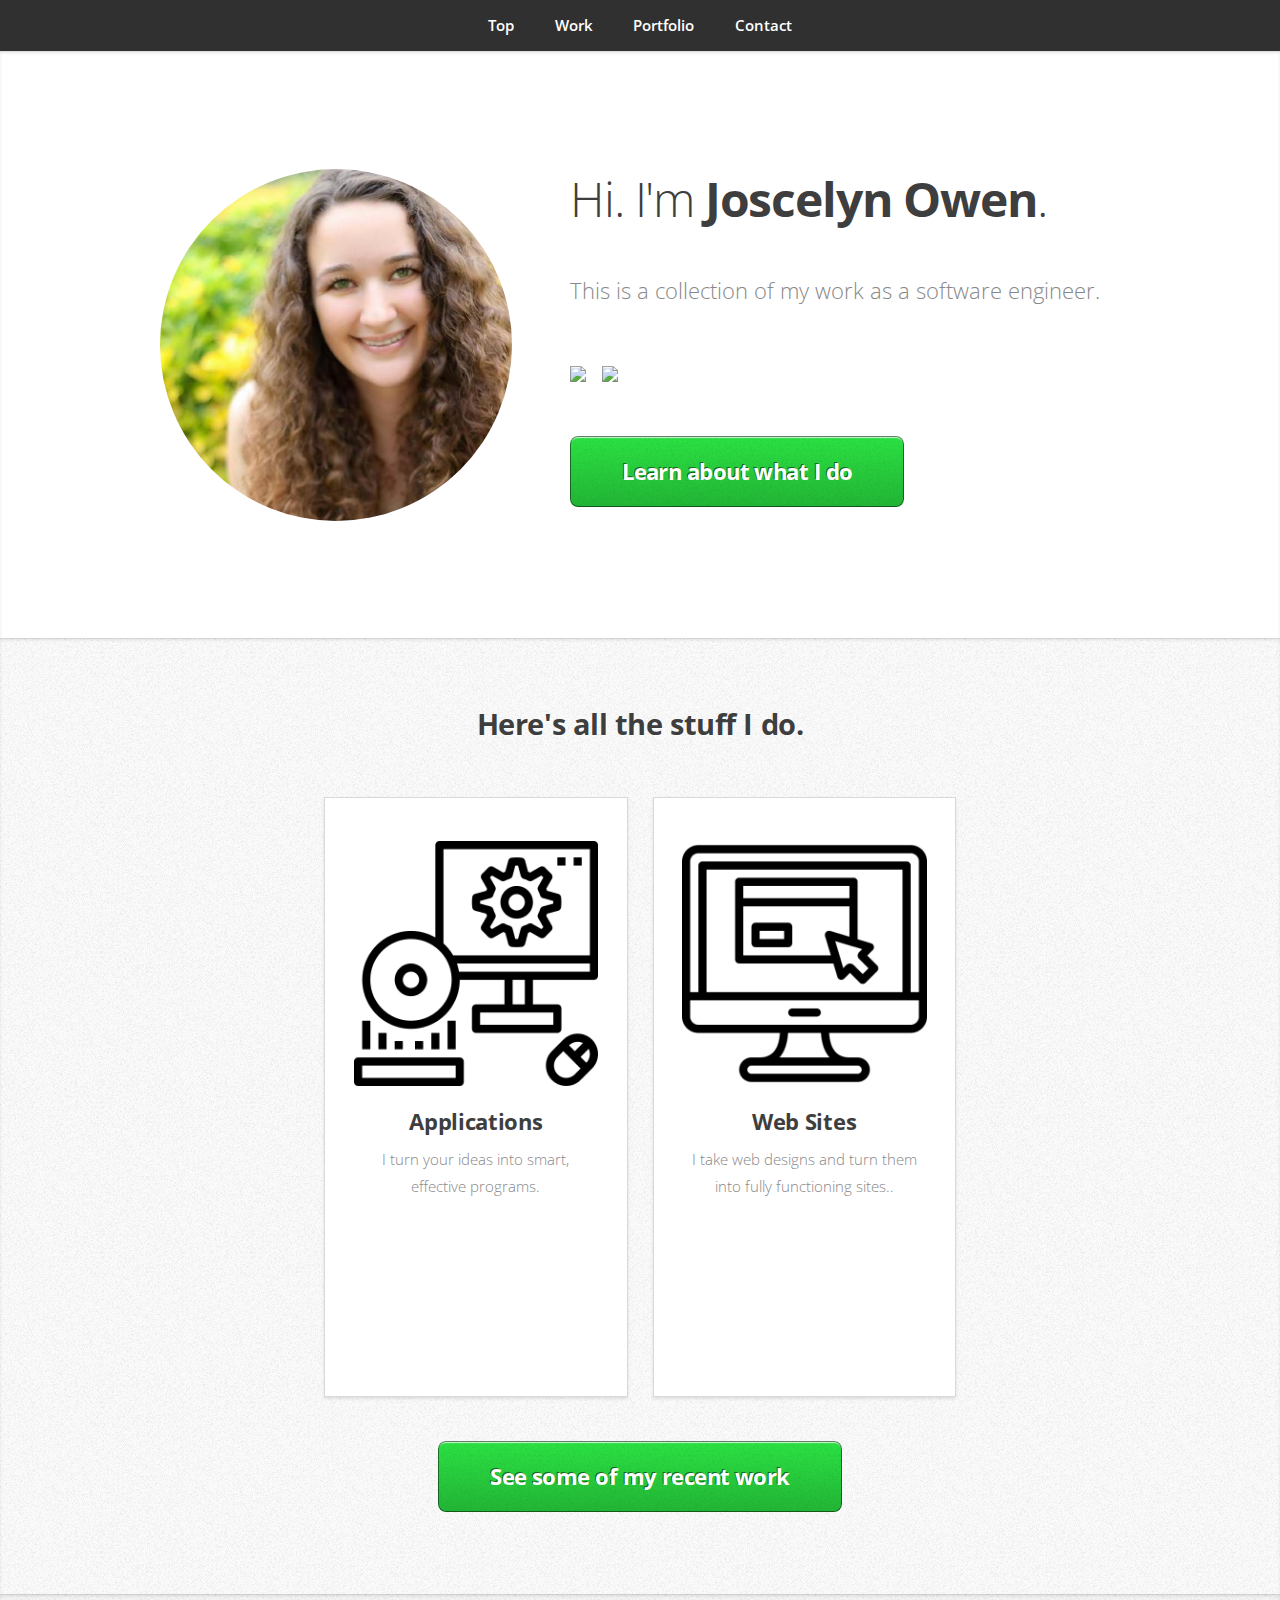
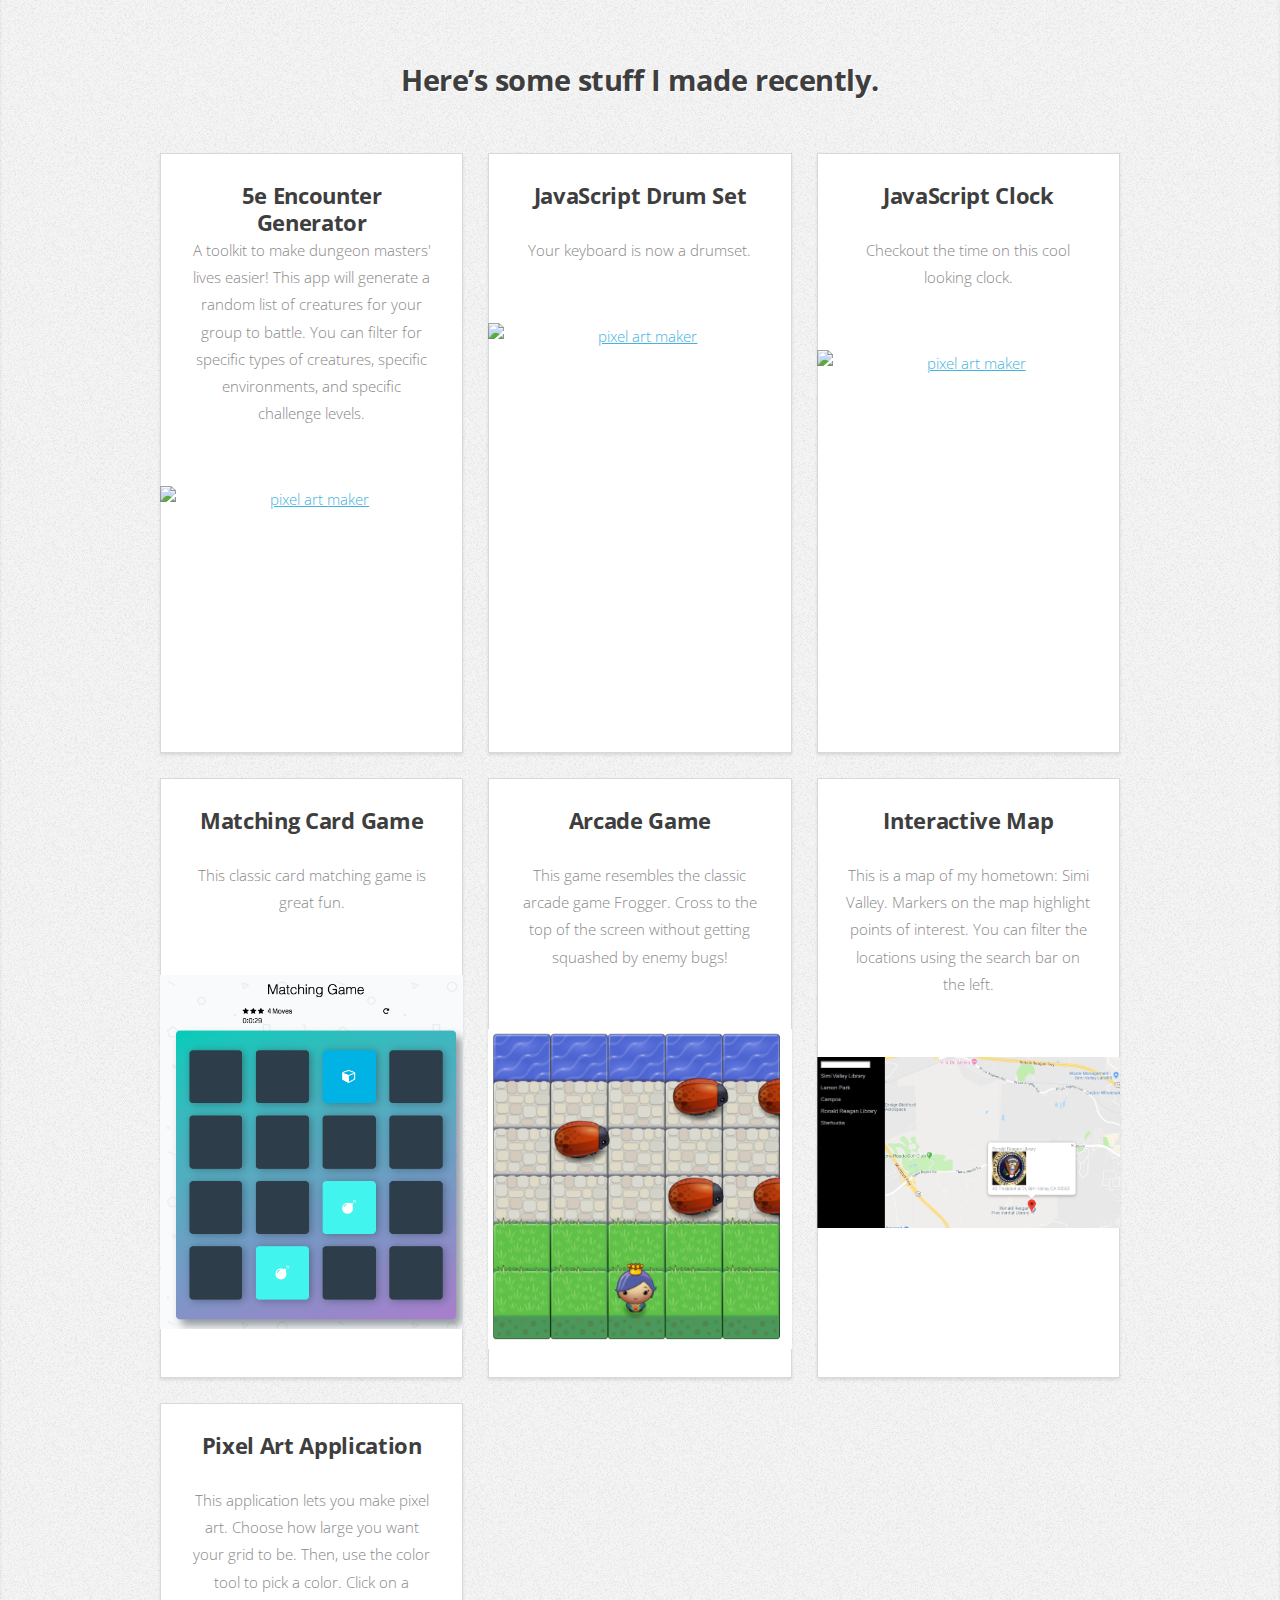
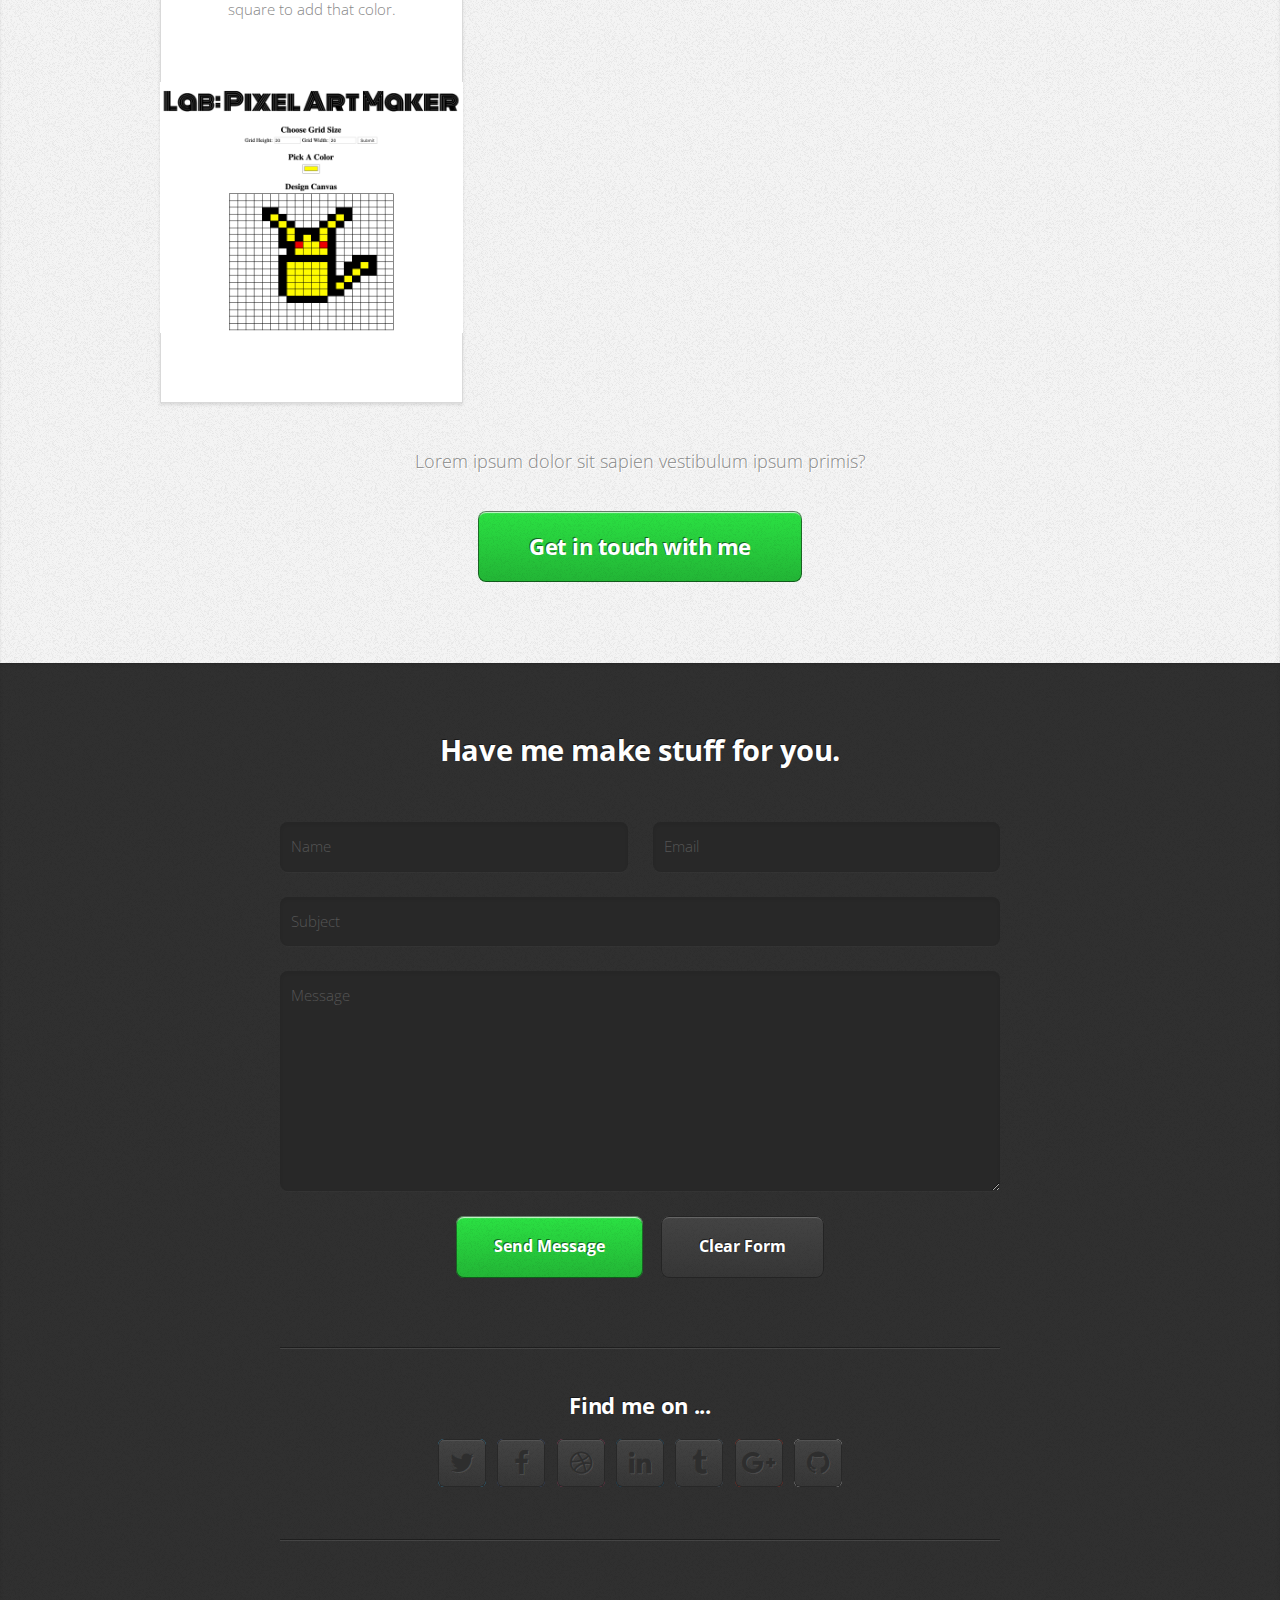
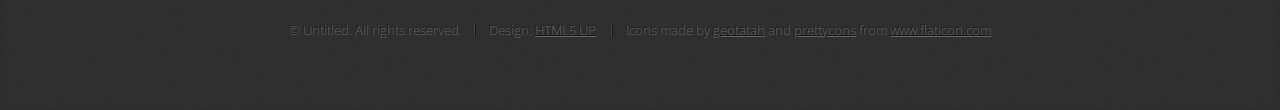
==== commit e738efd6: "merging" ====
--- a/index.html
+++ b/index.html
@@ -35,6 +35,11 @@
 								<h1>Hi. I'm <strong>Joscelyn Owen</strong>.</h1>
 							</header>
 							<p>This is a collection of my work as a software engineer.</p>
+
+							<p>
+								<a href="https://twitter.com/JosRoseOwen"><img class="twitter" src="images/twitter.png"></a>
+								<a href="https://github.com/Joscelyn1"><img class="github" src="images/GitHub-Mark-32px.png"></a>
+							</p>
 							<a href="#work" class="button large scrolly">Learn about what I do</a>
 						</div>
 					</div>
@@ -77,6 +82,30 @@
 					</header>
 					<div class="row">
 						<div class="col-4 col-6-medium col-12-small">
+								<article class="box style2">
+									<h3><a href="https://5e-encounters.netlify.com/">5e Encounter Generator</a></h3>
+									<p>A toolkit to make dungeon masters' lives easier! This app will generate a random list of creatures for your group to battle. You can filter for specific types of creatures, specific environments, and specific challenge levels.</p>
+									<a href="https://5e-encounters.netlify.com/" class="image fit featured"><img src="images/5e-encounter-generator.png" alt="pixel art maker" /></a>
+
+								</article>
+							</div>
+						<div class="col-4 col-6-medium col-12-small">
+								<article class="box style2">
+									<h3><a href="https://joscelyn1.github.io/JavaScript-Drum-Kit/">JavaScript Drum Set</a></h3>
+									<p>Your keyboard is now a drumset.</p>
+									<a href="https://joscelyn1.github.io/JavaScript-Drum-Kit/" class="image fit featured"><img src="images/js-drumset.png" alt="pixel art maker" /></a>
+
+								</article>
+							</div>
+							<div class="col-4 col-6-medium col-12-small">
+									<article class="box style2">
+										<h3><a href="https://joscelyn1.github.io/JavaScript-Clock/">JavaScript Clock</a></h3>
+										<p>Checkout the time on this cool looking clock.</p>
+										<a href="https://joscelyn1.github.io/JavaScript-Clock/" class="image fit featured"><img src="images/js-clock.png" alt="pixel art maker" /></a>
+	
+									</article>
+								</div>
+						<div class="col-4 col-6-medium col-12-small">
 							<article class="box style2">
 								<h3><a href="https://joscelyn1.github.io/Matching-Card-Game/">Matching Card Game</a></h3>
 								<p>This classic card matching game is great fun.</p>
@@ -106,6 +135,7 @@
 
 							</article>
 						</div>
+					
 					</div>
 					<footer>
 						<p>Lorem ipsum dolor sit sapien vestibulum ipsum primis?</p>
--- a/html5up-miniport/assets/css/main.css
+++ b/html5up-miniport/assets/css/main.css
@@ -1395,6 +1395,7 @@
 
 				.row > .col-12-small {
 					width: 100%;
+					
 				}
 
 				.row > .off-12-small {
@@ -2367,6 +2368,7 @@
 					max-width: 32em;
 					margin-left: auto !important;
 					margin-right: auto !important;
+					
 				}
 
 		/* Wrappers */
@@ -2445,4 +2447,15 @@
 						margin-top: 0;
 					}
 
+	}
+
+
+
+	.box {
+		height: 600px !important;
+	}
+
+	.twitter {
+		width: 40px !important;
+		padding-right: 10px;
 	}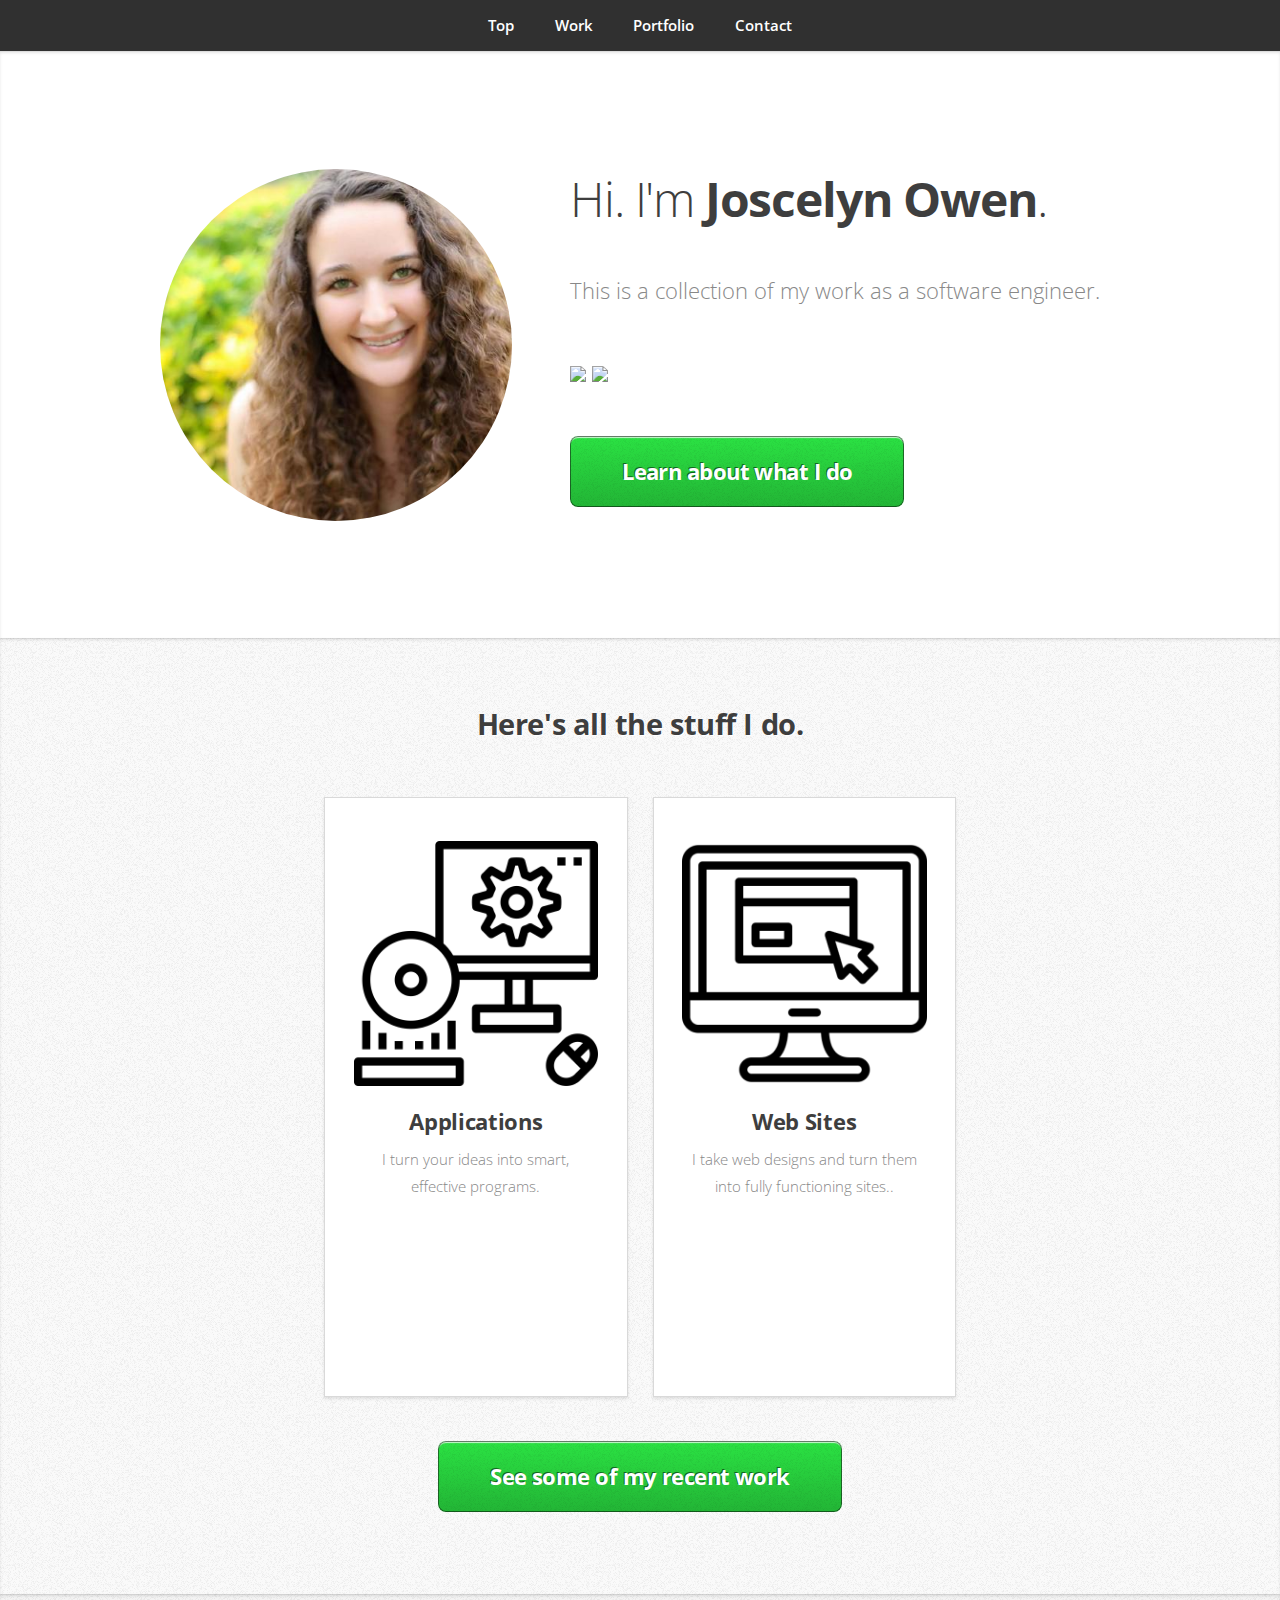
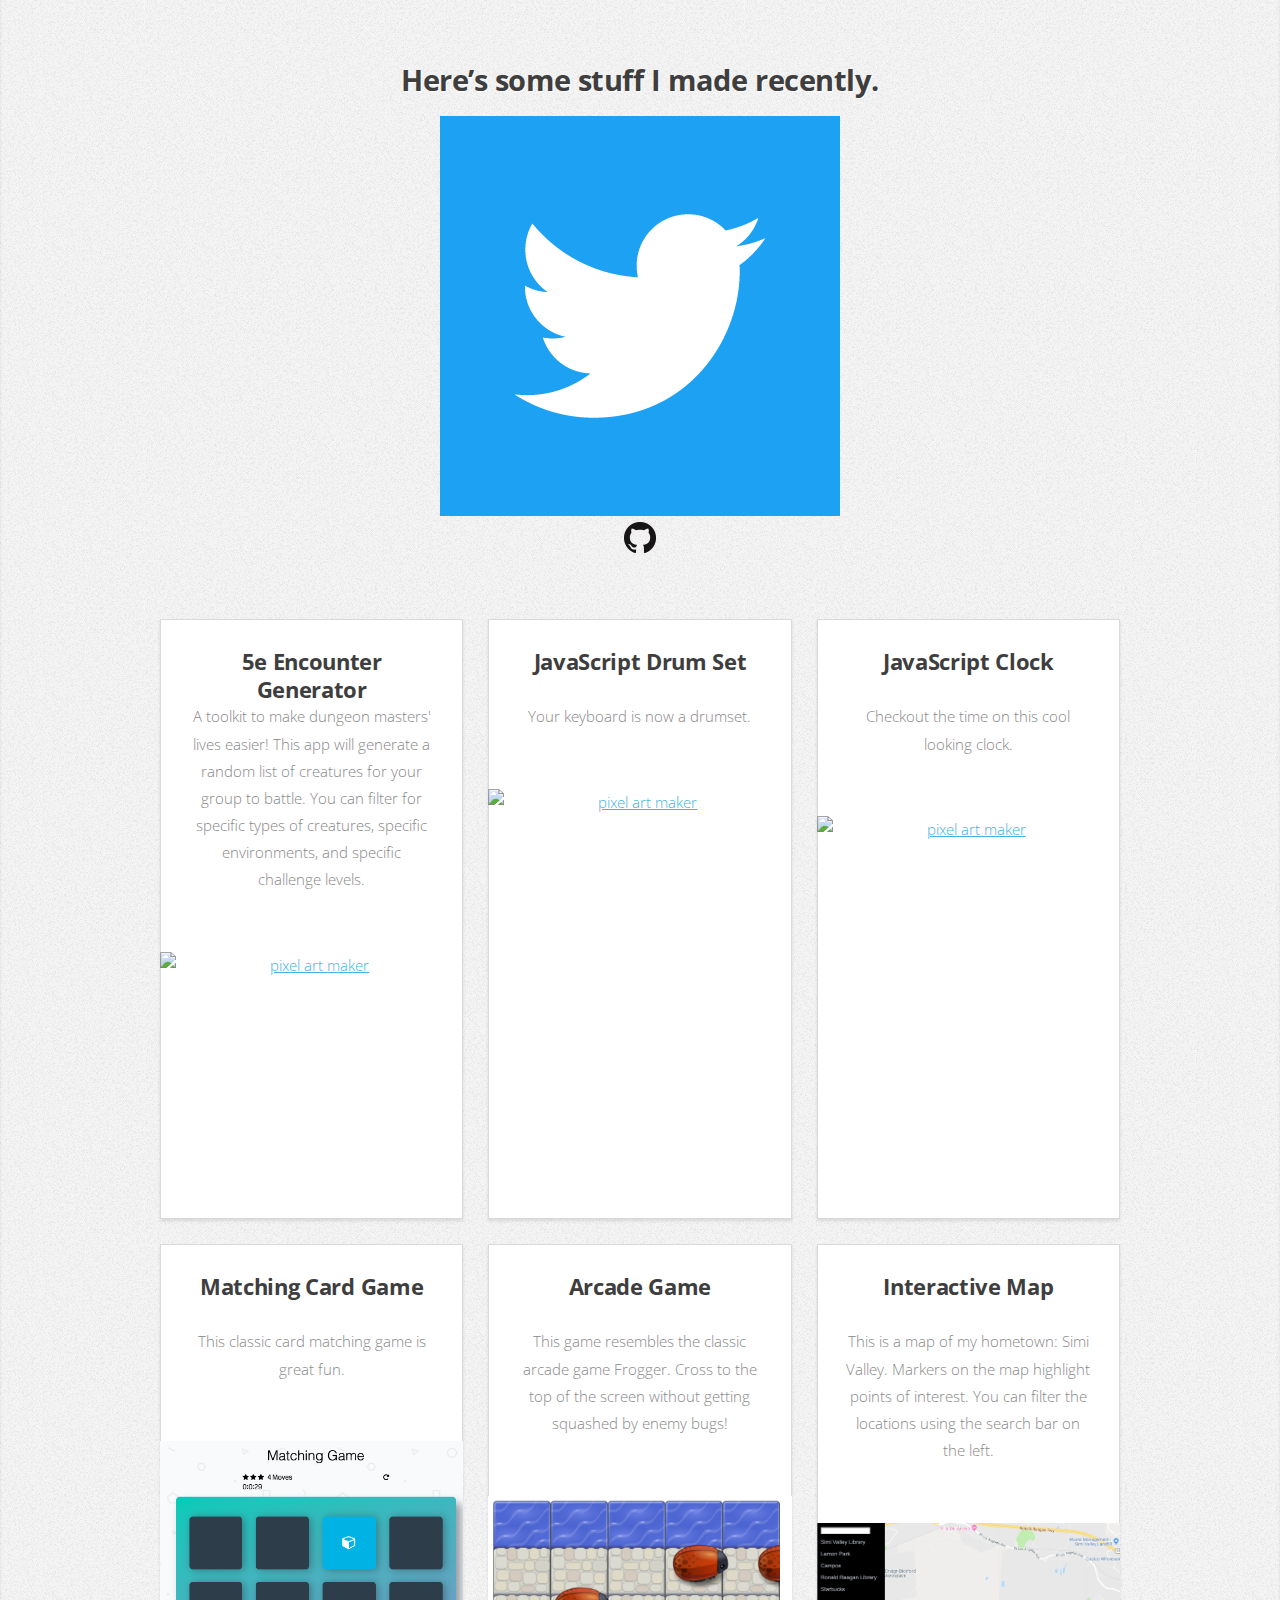
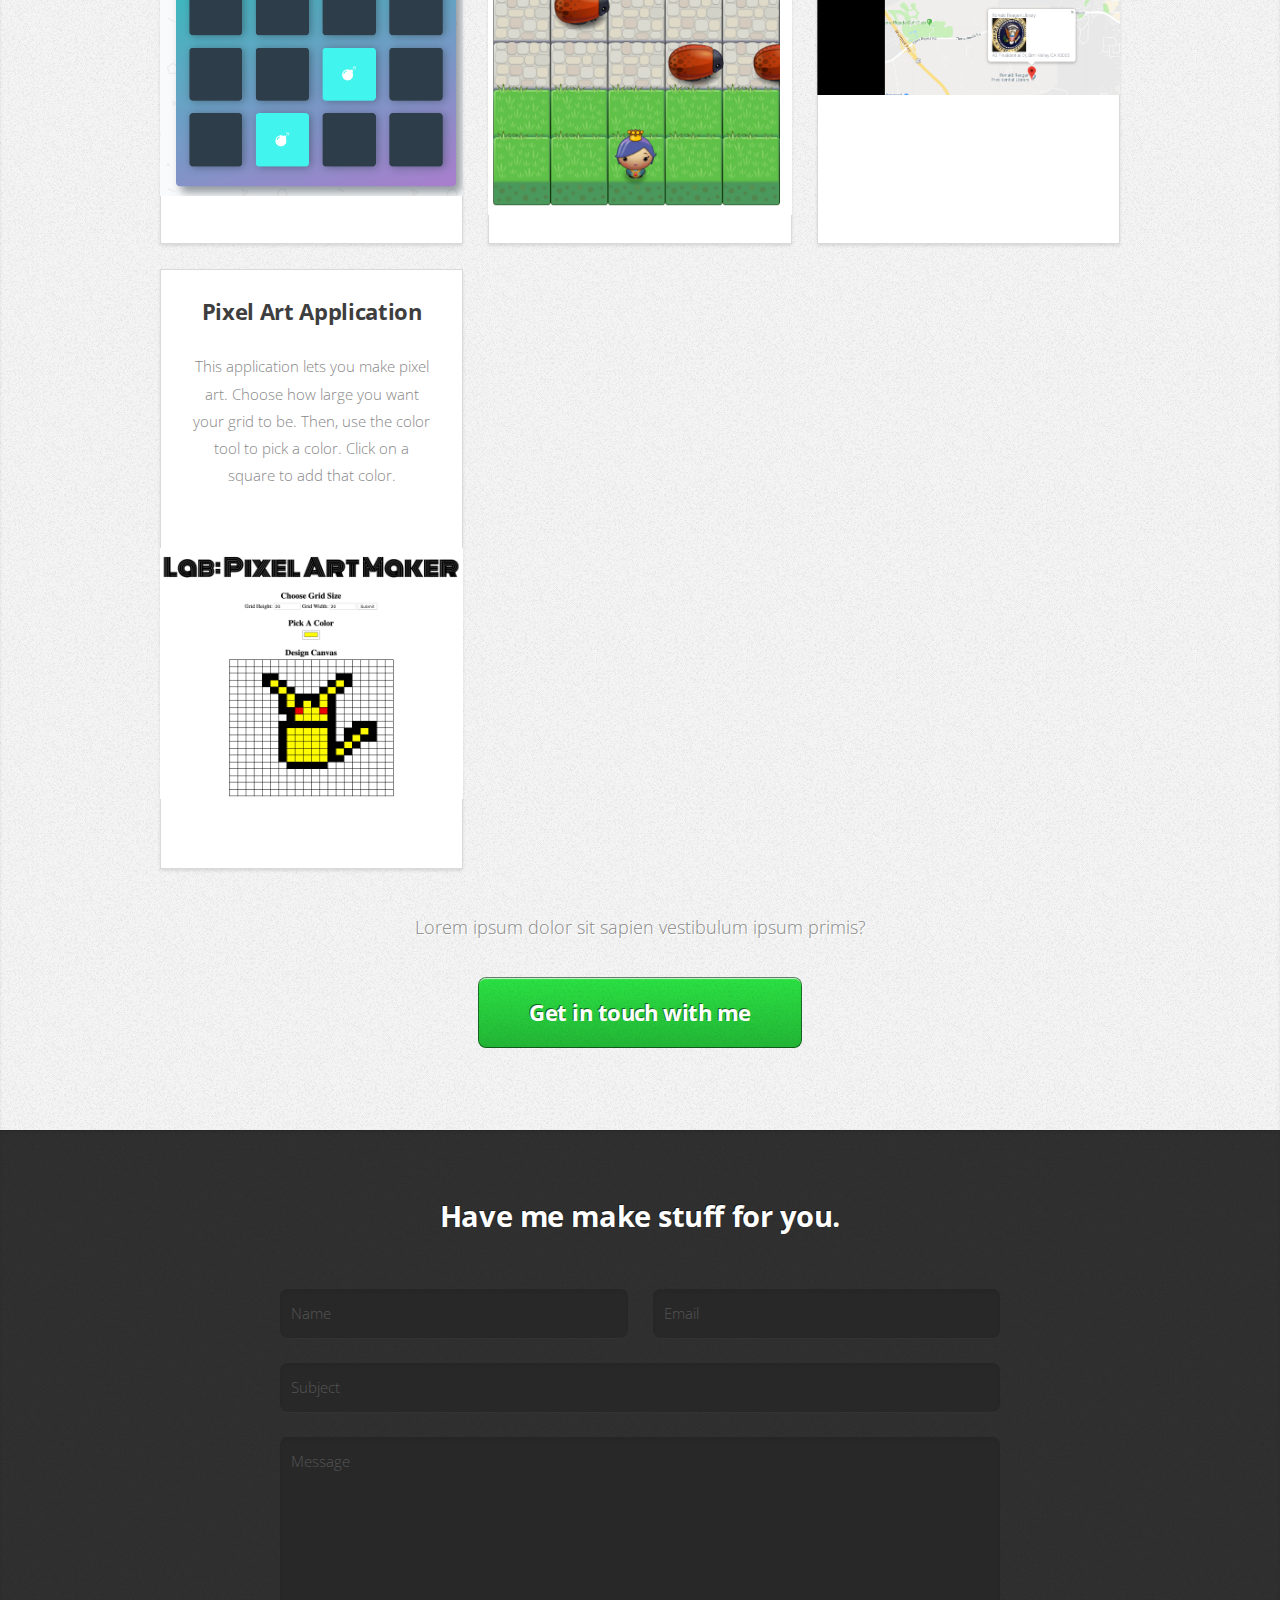
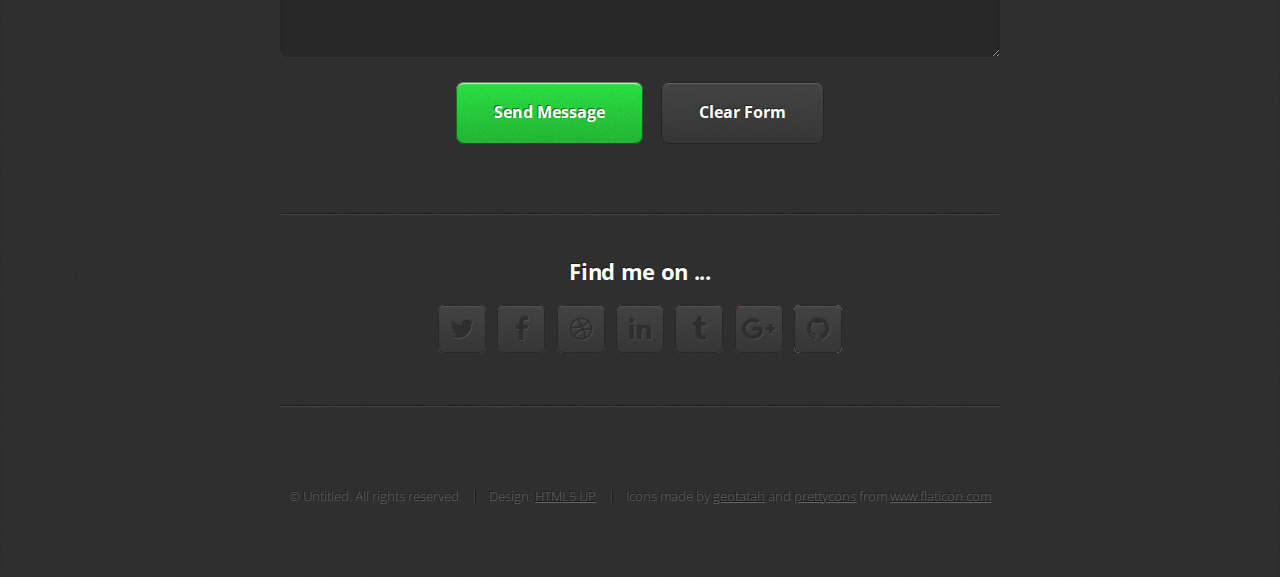
==== commit af1b15db: "updating files" ====
--- a/index.html
+++ b/index.html
@@ -79,6 +79,8 @@
 				<div class="container">
 					<header>
 						<h2>Here’s some stuff I made recently.</h2>
+						<p><a href="twitter.com/josroseowen"><img src="html5up-miniport/images/twitter.png"></a></p>
+						<p><a href="github.com/Joscelyn1"> <img src="html5up-miniport/images/GitHub-Mark-32px.png"></a></p>
 					</header>
 					<div class="row">
 						<div class="col-4 col-6-medium col-12-small">
--- a/html5up-miniport/assets/css/main.css
+++ b/html5up-miniport/assets/css/main.css
@@ -2457,5 +2457,4 @@
 
 	.twitter {
 		width: 40px !important;
-		padding-right: 10px;
 	}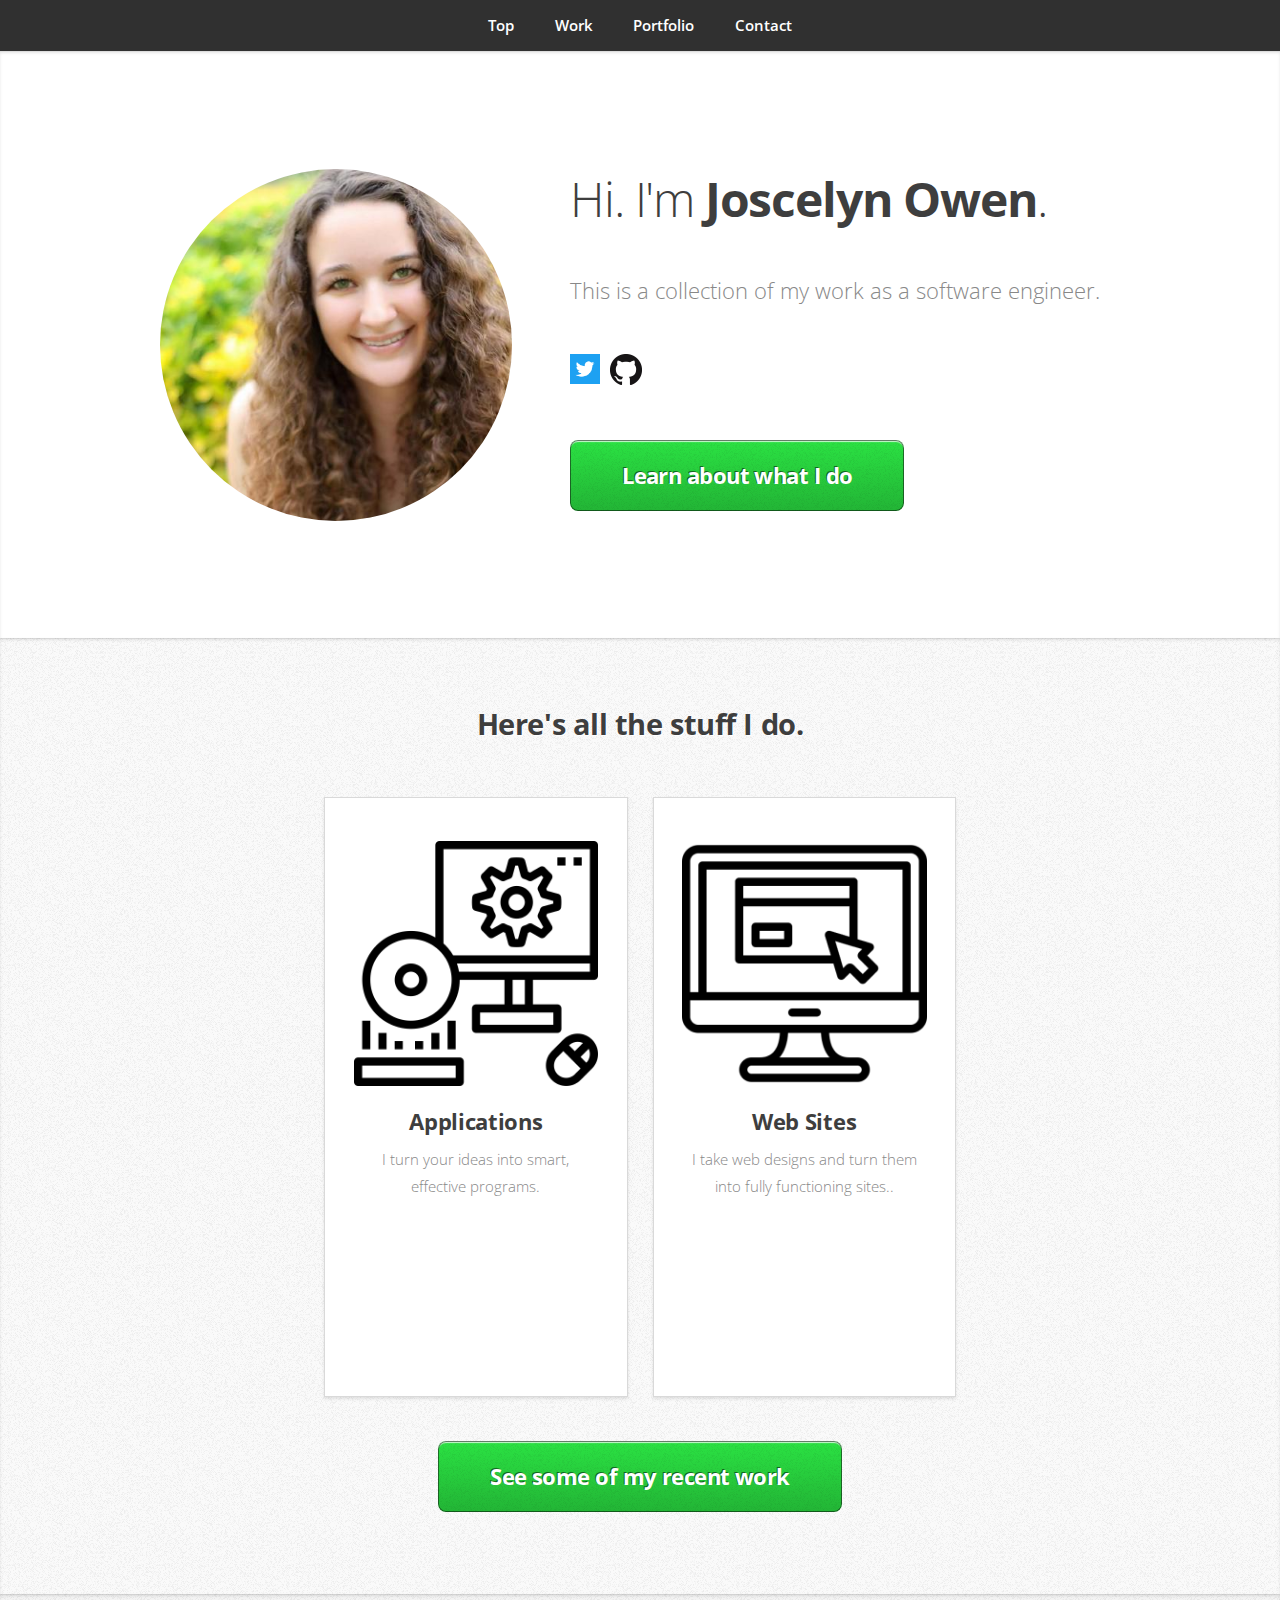
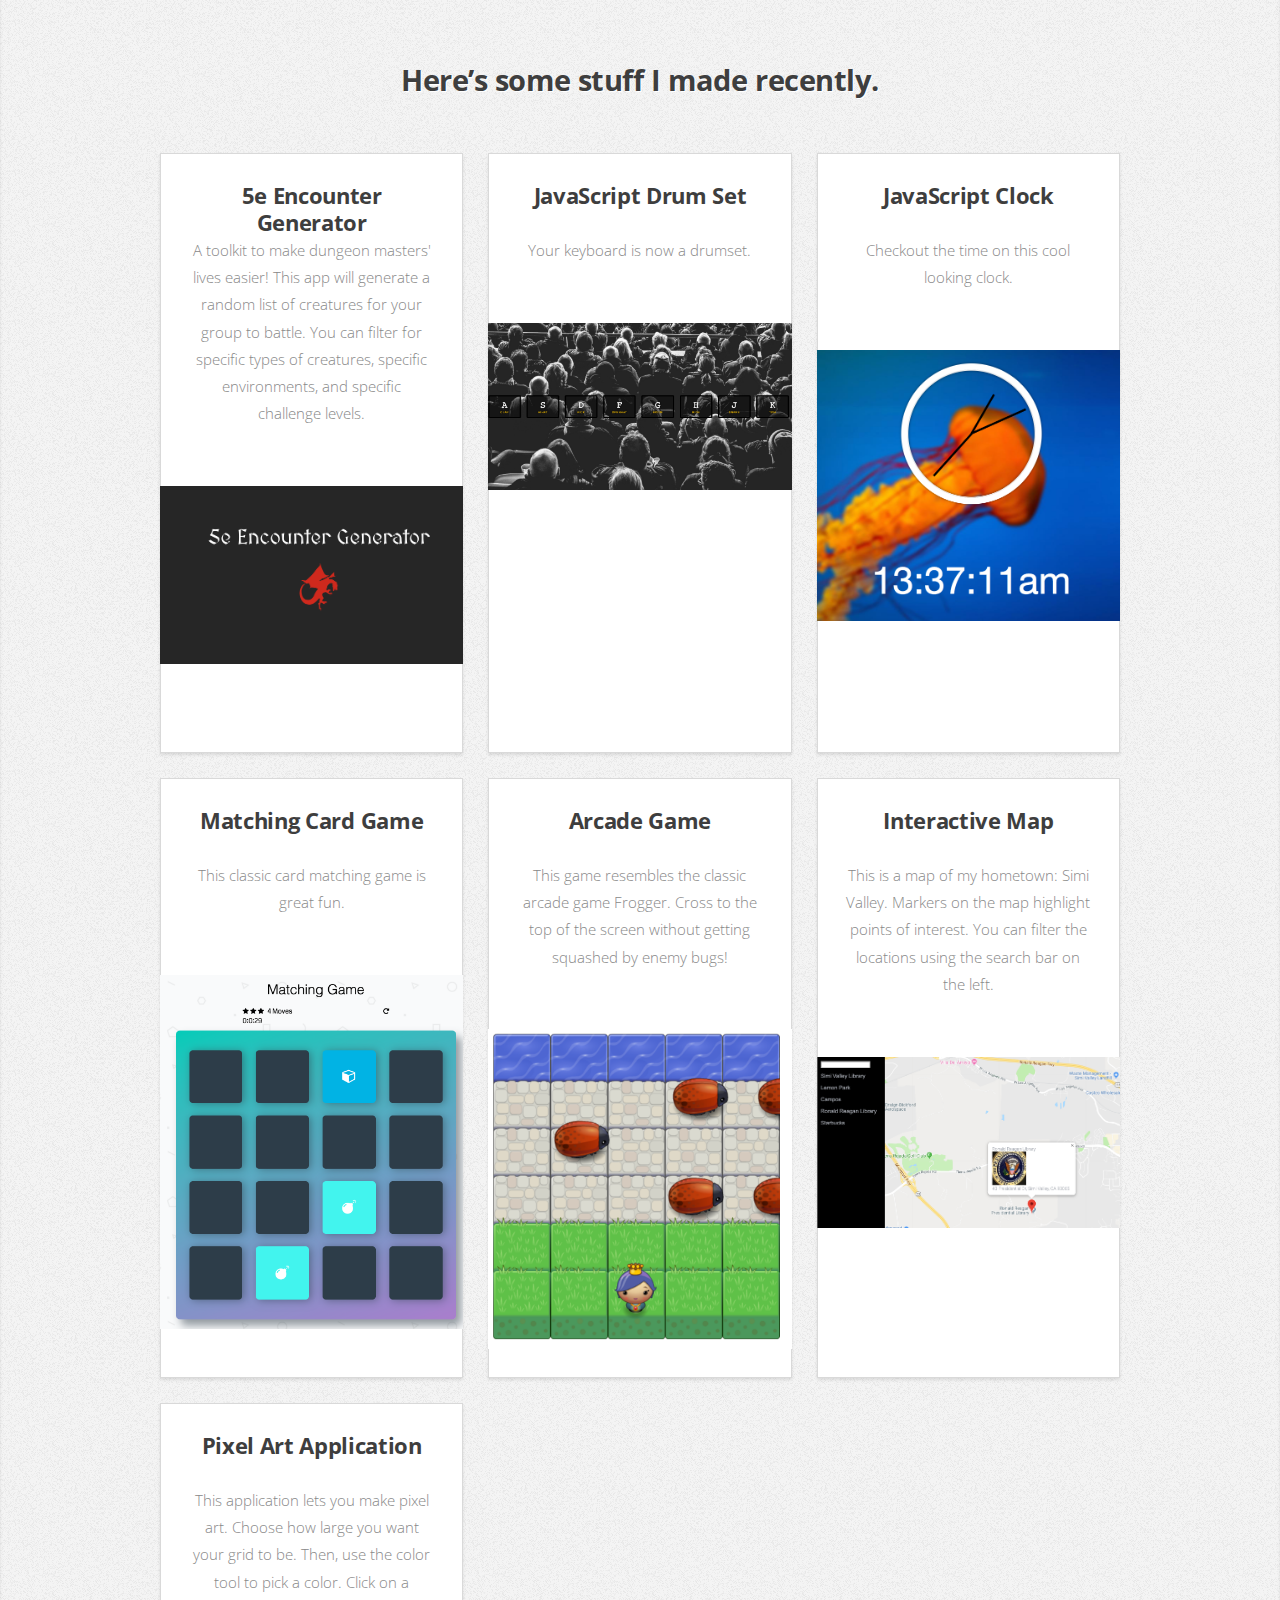
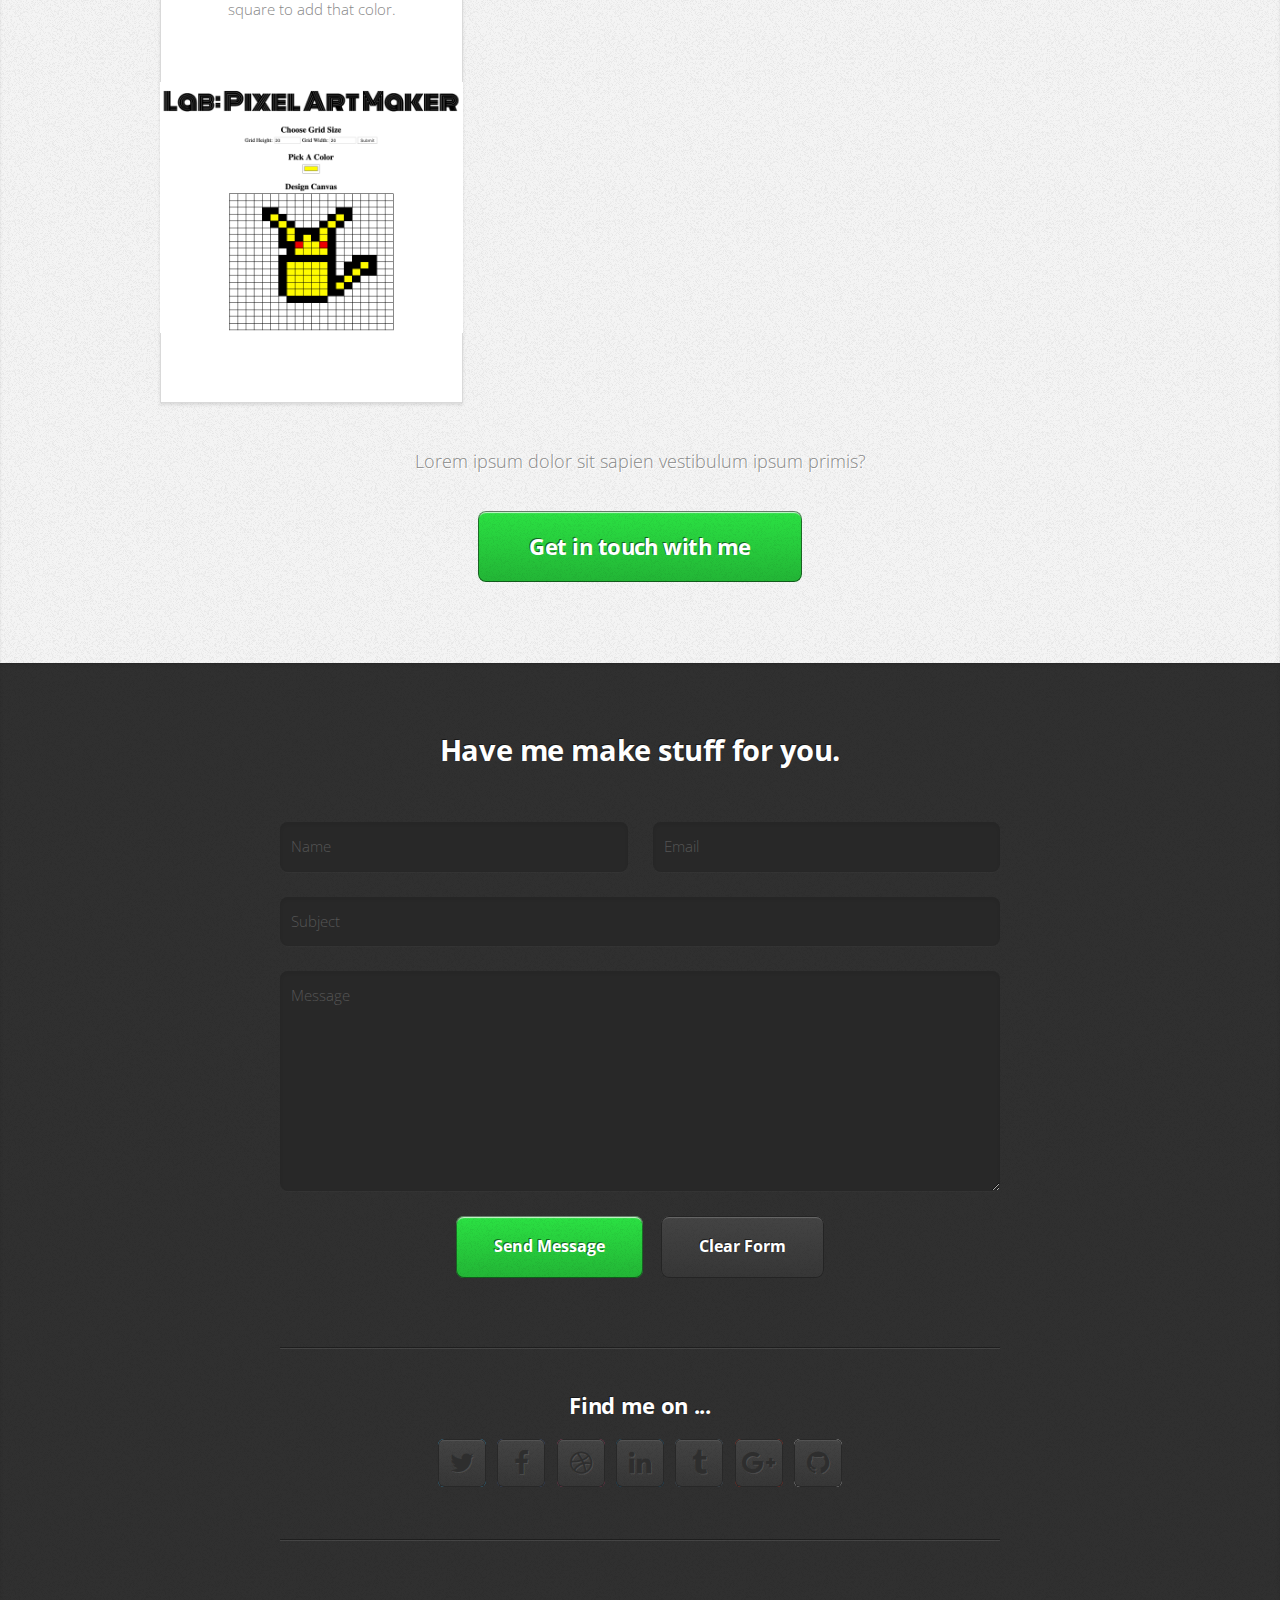
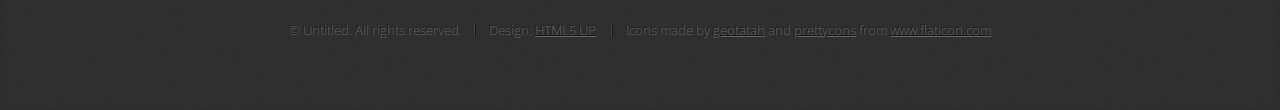
==== commit 9c79389c: "updated src" ====
--- a/index.html
+++ b/index.html
@@ -35,11 +35,11 @@
 								<h1>Hi. I'm <strong>Joscelyn Owen</strong>.</h1>
 							</header>
 							<p>This is a collection of my work as a software engineer.</p>
-
-							<p>
-								<a href="https://twitter.com/JosRoseOwen"><img class="twitter" src="images/twitter.png"></a>
-								<a href="https://github.com/Joscelyn1"><img class="github" src="images/GitHub-Mark-32px.png"></a>
-							</p>
+							<div class="links">
+								<p><a href="twitter.com/josroseowen"><img class="twitter" src="html5up-miniport/images/twitter.png"></a></p>
+								<p><a href="github.com/Joscelyn1"> <img src="html5up-miniport/images/GitHub-Mark-32px.png"></a></p>
+								
+							</div>
 							<a href="#work" class="button large scrolly">Learn about what I do</a>
 						</div>
 					</div>
@@ -79,15 +79,13 @@
 				<div class="container">
 					<header>
 						<h2>Here’s some stuff I made recently.</h2>
-						<p><a href="twitter.com/josroseowen"><img src="html5up-miniport/images/twitter.png"></a></p>
-						<p><a href="github.com/Joscelyn1"> <img src="html5up-miniport/images/GitHub-Mark-32px.png"></a></p>
 					</header>
 					<div class="row">
 						<div class="col-4 col-6-medium col-12-small">
 								<article class="box style2">
 									<h3><a href="https://5e-encounters.netlify.com/">5e Encounter Generator</a></h3>
 									<p>A toolkit to make dungeon masters' lives easier! This app will generate a random list of creatures for your group to battle. You can filter for specific types of creatures, specific environments, and specific challenge levels.</p>
-									<a href="https://5e-encounters.netlify.com/" class="image fit featured"><img src="images/5e-encounter-generator.png" alt="pixel art maker" /></a>
+									<a href="https://5e-encounters.netlify.com/" class="image fit featured"><img src="html5up-miniport/images/5e-encounter-generator.png" alt="pixel art maker" /></a>
 
 								</article>
 							</div>
@@ -95,7 +93,7 @@
 								<article class="box style2">
 									<h3><a href="https://joscelyn1.github.io/JavaScript-Drum-Kit/">JavaScript Drum Set</a></h3>
 									<p>Your keyboard is now a drumset.</p>
-									<a href="https://joscelyn1.github.io/JavaScript-Drum-Kit/" class="image fit featured"><img src="images/js-drumset.png" alt="pixel art maker" /></a>
+									<a href="https://joscelyn1.github.io/JavaScript-Drum-Kit/" class="image fit featured"><img src="html5up-miniport/images/js-drumset.png" alt="pixel art maker" /></a>
 
 								</article>
 							</div>
@@ -103,7 +101,7 @@
 									<article class="box style2">
 										<h3><a href="https://joscelyn1.github.io/JavaScript-Clock/">JavaScript Clock</a></h3>
 										<p>Checkout the time on this cool looking clock.</p>
-										<a href="https://joscelyn1.github.io/JavaScript-Clock/" class="image fit featured"><img src="images/js-clock.png" alt="pixel art maker" /></a>
+										<a href="https://joscelyn1.github.io/JavaScript-Clock/" class="image fit featured"><img src="html5up-miniport/images/js-clock.png" alt="pixel art maker" /></a>
 	
 									</article>
 								</div>
--- a/html5up-miniport/assets/css/main.css
+++ b/html5up-miniport/assets/css/main.css
@@ -2457,4 +2457,9 @@
 
 	.twitter {
 		width: 40px !important;
+		padding-right: 10px;
+	}
+
+	.links {
+		display: flex;
 	}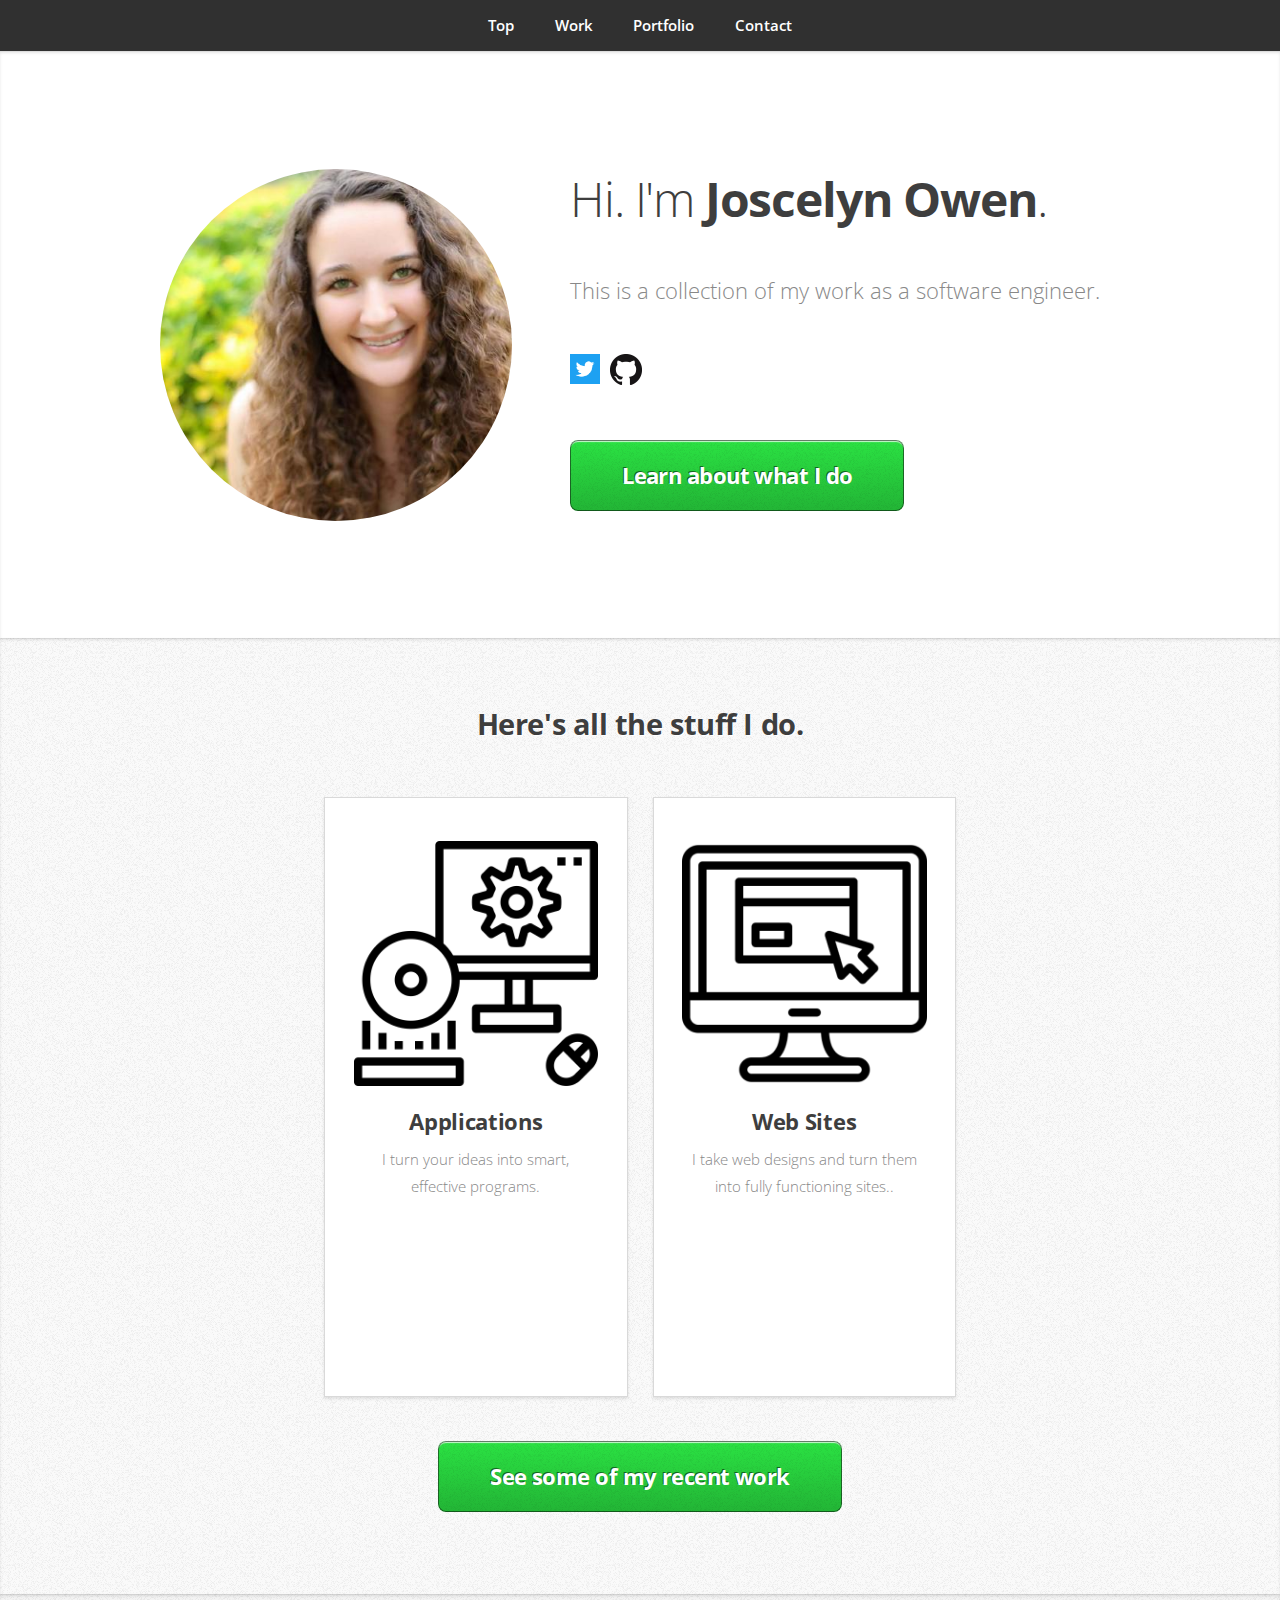
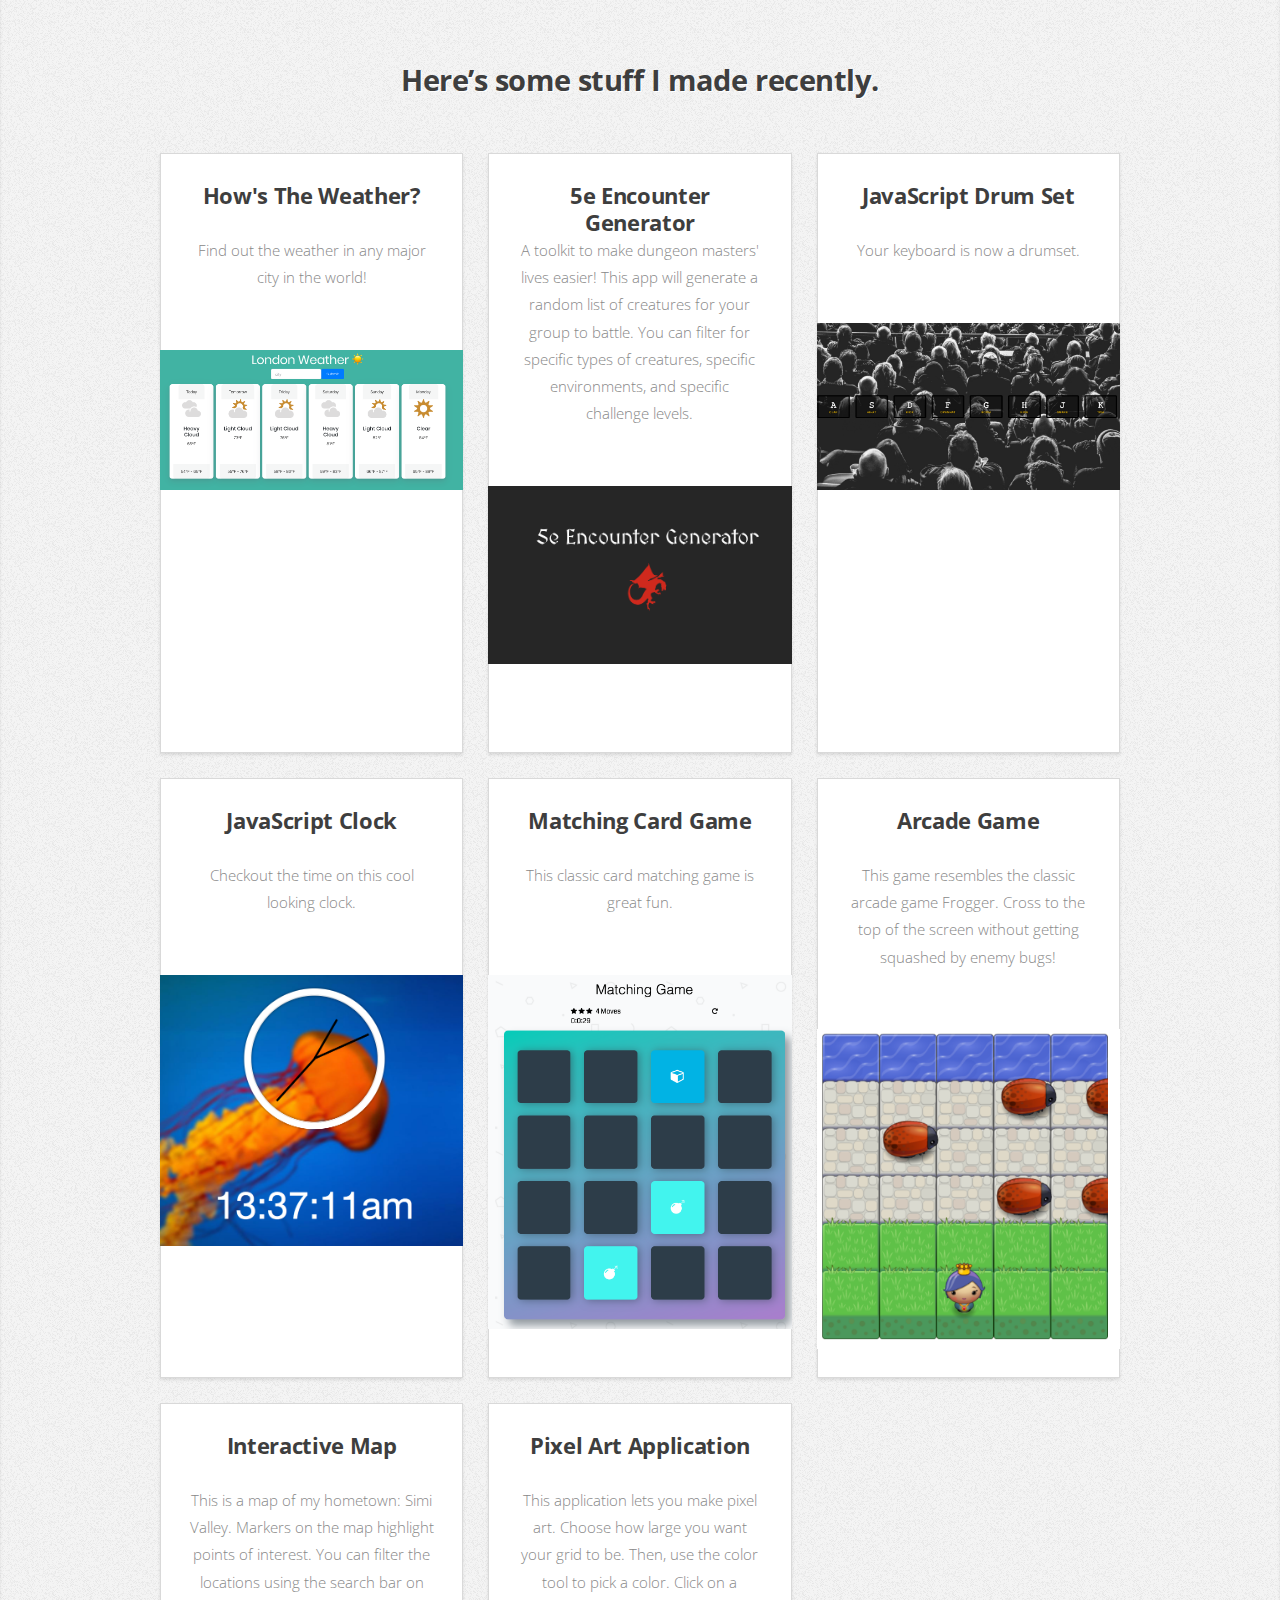
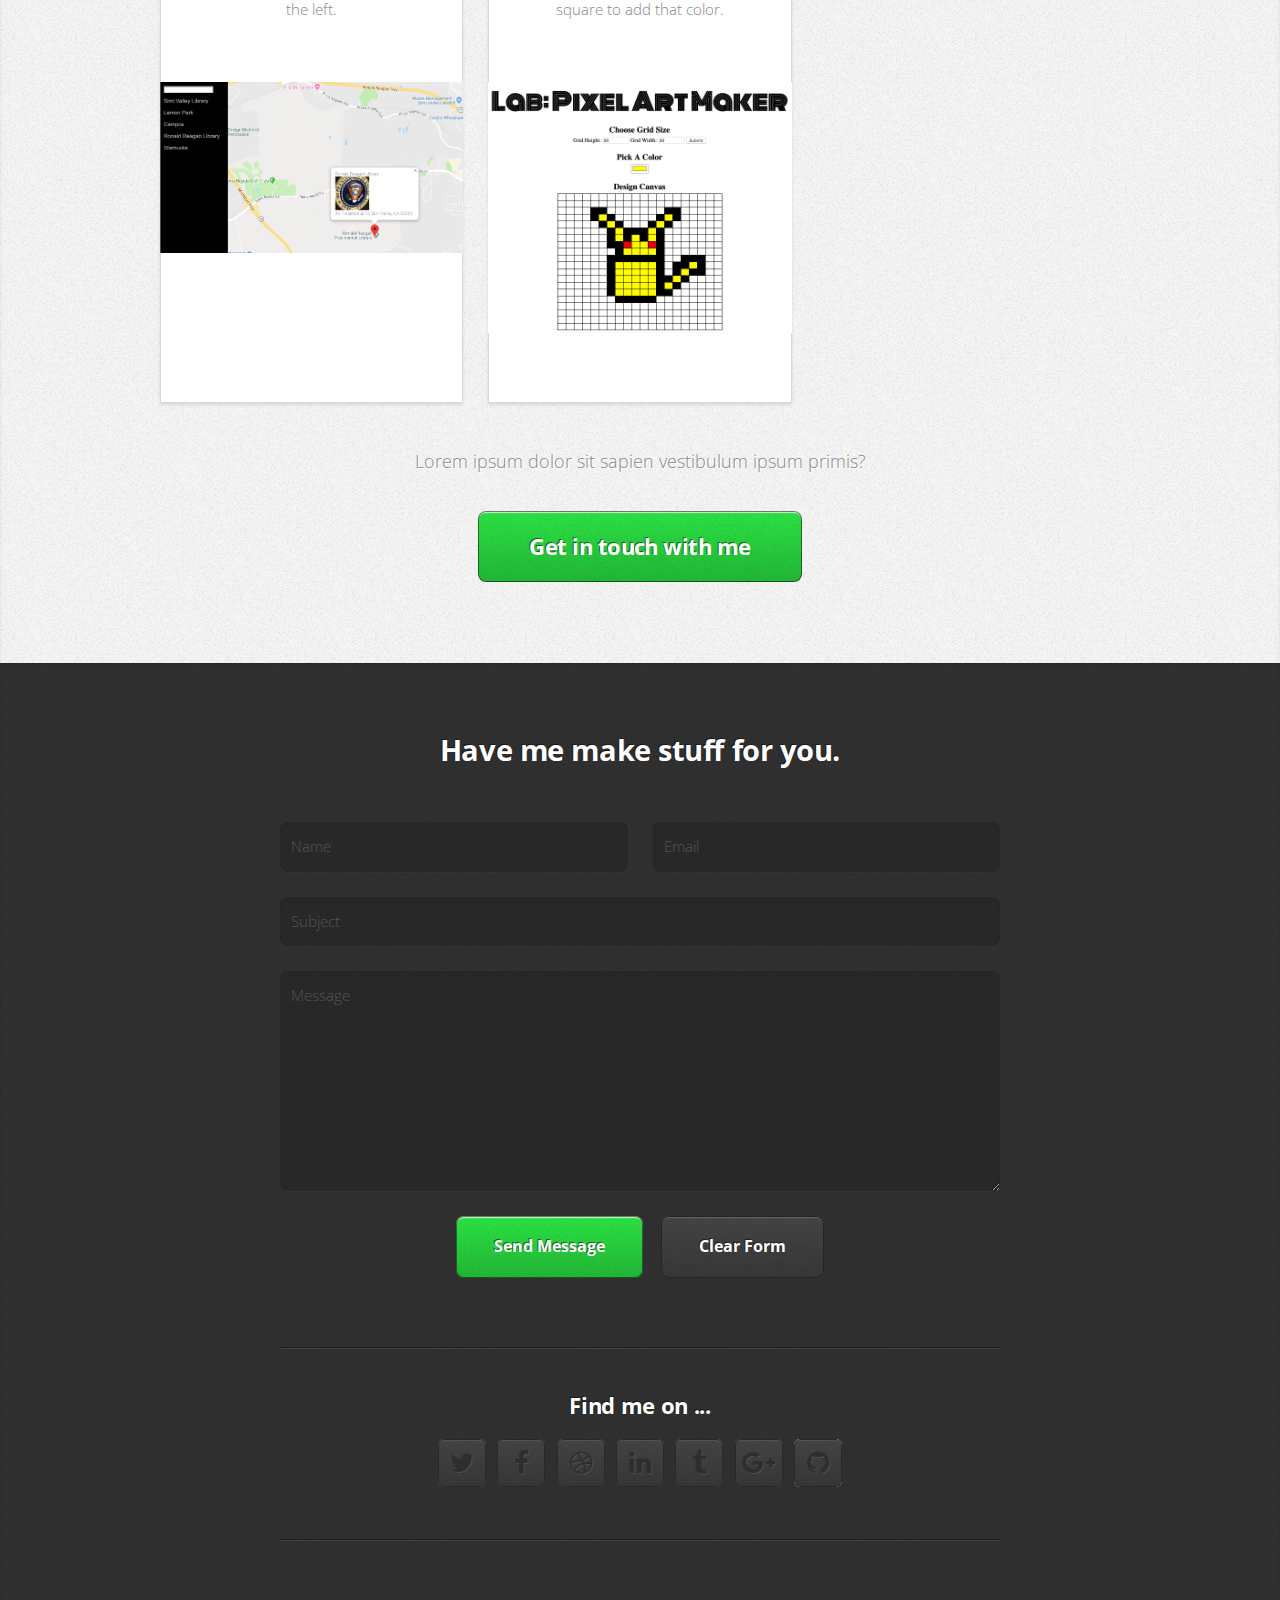
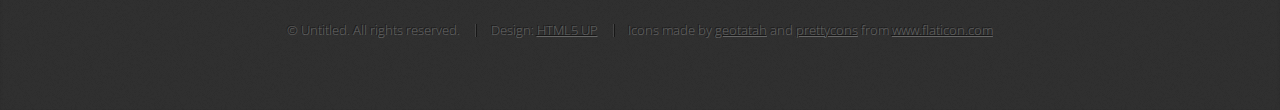
==== commit fd3e18ad: "added weather project" ====
--- a/index.html
+++ b/index.html
@@ -1,192 +1,366 @@
-<!DOCTYPE HTML>
+<!DOCTYPE html>
 <!--
 	Miniport by HTML5 UP
 	html5up.net | @ajlkn
 	Free for personal and commercial use under the CCA 3.0 license (html5up.net/license)
 -->
 <html>
-	<head>
-		<title>Joscelyn Owen Web Development</title>
-		<meta charset="utf-8" />
-		<meta name="viewport" content="width=device-width, initial-scale=1, user-scalable=no" />
-		<link rel="stylesheet" href="html5up-miniport/assets/css/main.css" />
-	</head>
-	<body class="is-preload">
+  <head>
+    <title>Joscelyn Owen Web Development</title>
+    <meta charset="utf-8" />
+    <meta
+      name="viewport"
+      content="width=device-width, initial-scale=1, user-scalable=no"
+    />
+    <link rel="stylesheet" href="html5up-miniport/assets/css/main.css" />
+  </head>
+  <body class="is-preload">
+    <!-- Nav -->
+    <nav id="nav">
+      <ul class="container">
+        <li><a href="#top">Top</a></li>
+        <li><a href="#work">Work</a></li>
+        <li><a href="#portfolio">Portfolio</a></li>
+        <li><a href="#contact">Contact</a></li>
+      </ul>
+    </nav>
 
-		<!-- Nav -->
-			<nav id="nav">
-				<ul class="container">
-					<li><a href="#top">Top</a></li>
-					<li><a href="#work">Work</a></li>
-					<li><a href="#portfolio">Portfolio</a></li>
-					<li><a href="#contact">Contact</a></li>
-				</ul>
-			</nav>
+    <!-- Home -->
+    <article id="top" class="wrapper style1">
+      <div class="container">
+        <div class="row">
+          <div class="col-4 col-5-large col-12-medium">
+            <span class="image fit"
+              ><img src="html5up-miniport/images/pictureofme.jpeg" alt=""
+            /></span>
+          </div>
+          <div class="col-8 col-7-large col-12-medium">
+            <header>
+              <h1>Hi. I'm <strong>Joscelyn Owen</strong>.</h1>
+            </header>
+            <p>This is a collection of my work as a software engineer.</p>
+            <div class="links">
+              <p>
+                <a href="twitter.com/josroseowen"
+                  ><img
+                    class="twitter"
+                    src="html5up-miniport/images/twitter.png"
+                /></a>
+              </p>
+              <p>
+                <a href="github.com/Joscelyn1">
+                  <img src="html5up-miniport/images/GitHub-Mark-32px.png"
+                /></a>
+              </p>
+            </div>
+            <a href="#work" class="button large scrolly"
+              >Learn about what I do</a
+            >
+          </div>
+        </div>
+      </div>
+    </article>
 
-		<!-- Home -->
-			<article id="top" class="wrapper style1">
-				<div class="container">
-					<div class="row">
-						<div class="col-4 col-5-large col-12-medium">
-							<span class="image fit"><img src="html5up-miniport/images/pictureofme.jpeg" alt="" /></span>
-						</div>
-						<div class="col-8 col-7-large col-12-medium">
-							<header>
-								<h1>Hi. I'm <strong>Joscelyn Owen</strong>.</h1>
-							</header>
-							<p>This is a collection of my work as a software engineer.</p>
-							<div class="links">
-								<p><a href="twitter.com/josroseowen"><img class="twitter" src="html5up-miniport/images/twitter.png"></a></p>
-								<p><a href="github.com/Joscelyn1"> <img src="html5up-miniport/images/GitHub-Mark-32px.png"></a></p>
-								
-							</div>
-							<a href="#work" class="button large scrolly">Learn about what I do</a>
-						</div>
-					</div>
-				</div>
-			</article>
+    <!-- Work -->
+    <article id="work" class="wrapper style2">
+      <div class="container">
+        <header>
+          <h2>Here's all the stuff I do.</h2>
+        </header>
+        <div class="row aln-center">
+          <div class="col-4 col-6-medium col-12-small">
+            <section class="box style1">
+              <span class="image fit icon featured"
+                ><img
+                  class="graphic"
+                  src="html5up-miniport/images/software.png"
+                  alt="graphic of software"
+              /></span>
+              <h3>Applications</h3>
+              <p>I turn your ideas into smart, effective programs.</p>
+            </section>
+          </div>
+          <div class="col-4 col-6-medium col-12-small">
+            <section class="box style1">
+              <span class="image fit icon featured"
+                ><img
+                  class="graphic"
+                  src="html5up-miniport/images/website.png"
+                  alt="graphic of web site"
+              /></span>
+              <h3>Web Sites</h3>
+              <p>
+                I take web designs and turn them into fully functioning sites..
+              </p>
+            </section>
+          </div>
+        </div>
+        <footer>
+          <a href="#portfolio" class="button large scrolly"
+            >See some of my recent work</a
+          >
+        </footer>
+      </div>
+    </article>
 
-		<!-- Work -->
-			<article id="work" class="wrapper style2">
-				<div class="container">
-					<header>
-						<h2>Here's all the stuff I do.</h2>
-					</header>
-					<div class="row aln-center">
-						<div class="col-4 col-6-medium col-12-small">
-							<section class="box style1">
-								<span class="image fit icon featured"><img class="graphic" src="html5up-miniport/images/software.png" alt="graphic of software" /></span>
-								<h3>Applications</h3>
-								<p>I turn your ideas into smart, effective programs.</p>
-							</section>
-						</div>
-						<div class="col-4 col-6-medium col-12-small">
-							<section class="box style1">
-								<span class="image fit icon featured"><img class="graphic" src="html5up-miniport/images/website.png" alt="graphic of web site" /></span>
-								<h3>Web Sites</h3>
-								<p>I take web designs and turn them into fully functioning sites..</p>
-							</section>
-						</div>
-					</div>
-					<footer>
-						<a href="#portfolio" class="button large scrolly">See some of my recent work</a>
-					</footer>
-				</div>
-			</article>
+    <!-- Portfolio -->
+    <article id="portfolio" class="wrapper style3">
+      <div class="container">
+        <header>
+          <h2>Here’s some stuff I made recently.</h2>
+        </header>
+        <div class="row">
+          <div class="col-4 col-6-medium col-12-small">
+            <article class="box style2">
+              <h3>
+                <a href="https://weather-app.joscelyn1.now.sh/"
+                  >How's The Weather?</a
+                >
+              </h3>
+              <p>
+                Find out the weather in any major city in the world!
+              </p>
+              <a
+                href="https://weather-app.joscelyn1.now.sh/"
+                class="image fit featured"
+                ><img
+                  src="./html5up-miniport/images/weather.png"
+                  alt="weather app"
+              /></a>
+            </article>
+          </div>
+          <div class="col-4 col-6-medium col-12-small">
+            <article class="box style2">
+              <h3>
+                <a href="https://5e-encounters.netlify.com/"
+                  >5e Encounter Generator</a
+                >
+              </h3>
+              <p>
+                A toolkit to make dungeon masters' lives easier! This app will
+                generate a random list of creatures for your group to battle.
+                You can filter for specific types of creatures, specific
+                environments, and specific challenge levels.
+              </p>
+              <a
+                href="https://5e-encounters.netlify.com/"
+                class="image fit featured"
+                ><img
+                  src="html5up-miniport/images/5e-encounter-generator.png"
+                  alt="pixel art maker"
+              /></a>
+            </article>
+          </div>
+          <div class="col-4 col-6-medium col-12-small">
+            <article class="box style2">
+              <h3>
+                <a href="https://joscelyn1.github.io/JavaScript-Drum-Kit/"
+                  >JavaScript Drum Set</a
+                >
+              </h3>
+              <p>Your keyboard is now a drumset.</p>
+              <a
+                href="https://joscelyn1.github.io/JavaScript-Drum-Kit/"
+                class="image fit featured"
+                ><img
+                  src="html5up-miniport/images/js-drumset.png"
+                  alt="pixel art maker"
+              /></a>
+            </article>
+          </div>
+          <div class="col-4 col-6-medium col-12-small">
+            <article class="box style2">
+              <h3>
+                <a href="https://joscelyn1.github.io/JavaScript-Clock/"
+                  >JavaScript Clock</a
+                >
+              </h3>
+              <p>Checkout the time on this cool looking clock.</p>
+              <a
+                href="https://joscelyn1.github.io/JavaScript-Clock/"
+                class="image fit featured"
+                ><img
+                  src="html5up-miniport/images/js-clock.png"
+                  alt="pixel art maker"
+              /></a>
+            </article>
+          </div>
+          <div class="col-4 col-6-medium col-12-small">
+            <article class="box style2">
+              <h3>
+                <a href="https://joscelyn1.github.io/Matching-Card-Game/"
+                  >Matching Card Game</a
+                >
+              </h3>
+              <p>This classic card matching game is great fun.</p>
+              <a
+                href="https://joscelyn1.github.io/Matching-Card-Game/"
+                class="image featured"
+                ><img
+                  src="html5up-miniport/images/card-matching-game.png"
+                  alt="card matching game"
+              /></a>
+            </article>
+          </div>
+          <div class="col-4 col-6-medium col-12-small">
+            <article class="box style2">
+              <h3>
+                <a href="https://joscelyn1.github.io/Frogger-Style-Game/"
+                  >Arcade Game</a
+                >
+              </h3>
+              <p>
+                This game resembles the classic arcade game Frogger. Cross to
+                the top of the screen without getting squashed by enemy bugs!
+              </p>
+              <a
+                href="https://joscelyn1.github.io/Frogger-Style-Game/"
+                class="image fit featured"
+                ><img
+                  src="html5up-miniport/images/froggerGame.png"
+                  alt="Frogger Game"
+              /></a>
+            </article>
+          </div>
+          <div class="col-4 col-6-medium col-12-small">
+            <article class="box style2">
+              <h3>
+                <a href="https://joscelyn1.github.io/Neighborhood-Map/"
+                  >Interactive Map</a
+                >
+              </h3>
+              <p>
+                This is a map of my hometown: Simi Valley. Markers on the map
+                highlight points of interest. You can filter the locations using
+                the search bar on the left.
+              </p>
+              <a
+                href="https://joscelyn1.github.io/Neighborhood-Map/"
+                class="image fit featured"
+                ><img
+                  src="html5up-miniport/images/neighborhoodmap.png"
+                  alt="neighborhood map"
+              /></a>
+            </article>
+          </div>
+          <div class="col-4 col-6-medium col-12-small">
+            <article class="box style2">
+              <h3>
+                <a href="https://joscelyn1.github.io/Pixel-Art-Maker/"
+                  >Pixel Art Application</a
+                >
+              </h3>
+              <p>
+                This application lets you make pixel art. Choose how large you
+                want your grid to be. Then, use the color tool to pick a color.
+                Click on a square to add that color.
+              </p>
+              <a
+                href="https://joscelyn1.github.io/Pixel-Art-Maker/"
+                class="image fit featured"
+                ><img
+                  src="html5up-miniport/images/pixel-art-maker.png"
+                  alt="pixel art maker"
+              /></a>
+            </article>
+          </div>
+        </div>
+        <footer>
+          <p>Lorem ipsum dolor sit sapien vestibulum ipsum primis?</p>
+          <a href="#contact" class="button large scrolly"
+            >Get in touch with me</a
+          >
+        </footer>
+      </div>
+    </article>
 
-		<!-- Portfolio -->
-			<article id="portfolio" class="wrapper style3">
-				<div class="container">
-					<header>
-						<h2>Here’s some stuff I made recently.</h2>
-					</header>
-					<div class="row">
-						<div class="col-4 col-6-medium col-12-small">
-								<article class="box style2">
-									<h3><a href="https://5e-encounters.netlify.com/">5e Encounter Generator</a></h3>
-									<p>A toolkit to make dungeon masters' lives easier! This app will generate a random list of creatures for your group to battle. You can filter for specific types of creatures, specific environments, and specific challenge levels.</p>
-									<a href="https://5e-encounters.netlify.com/" class="image fit featured"><img src="html5up-miniport/images/5e-encounter-generator.png" alt="pixel art maker" /></a>
-
-								</article>
-							</div>
-						<div class="col-4 col-6-medium col-12-small">
-								<article class="box style2">
-									<h3><a href="https://joscelyn1.github.io/JavaScript-Drum-Kit/">JavaScript Drum Set</a></h3>
-									<p>Your keyboard is now a drumset.</p>
-									<a href="https://joscelyn1.github.io/JavaScript-Drum-Kit/" class="image fit featured"><img src="html5up-miniport/images/js-drumset.png" alt="pixel art maker" /></a>
-
-								</article>
-							</div>
-							<div class="col-4 col-6-medium col-12-small">
-									<article class="box style2">
-										<h3><a href="https://joscelyn1.github.io/JavaScript-Clock/">JavaScript Clock</a></h3>
-										<p>Checkout the time on this cool looking clock.</p>
-										<a href="https://joscelyn1.github.io/JavaScript-Clock/" class="image fit featured"><img src="html5up-miniport/images/js-clock.png" alt="pixel art maker" /></a>
-	
-									</article>
-								</div>
-						<div class="col-4 col-6-medium col-12-small">
-							<article class="box style2">
-								<h3><a href="https://joscelyn1.github.io/Matching-Card-Game/">Matching Card Game</a></h3>
-								<p>This classic card matching game is great fun.</p>
-								<a href="https://joscelyn1.github.io/Matching-Card-Game/" class="image featured"><img src="html5up-miniport/images/card-matching-game.png" alt="card matching game" /></a>
-							</article>
-						</div>
-						<div class="col-4 col-6-medium col-12-small">
-							<article class="box style2">
-								<h3><a href="https://joscelyn1.github.io/Frogger-Style-Game/">Arcade Game</a></h3>
-								<p>This game resembles the classic arcade game Frogger. Cross to the top of the screen without getting squashed by enemy bugs!</p>
-								<a href="https://joscelyn1.github.io/Frogger-Style-Game/" class="image fit featured"><img src="html5up-miniport/images/froggerGame.png" alt="Frogger Game" /></a>
-							</article>
-						</div>
-						<div class="col-4 col-6-medium col-12-small">
-							<article class="box style2">
-								<h3><a href="https://joscelyn1.github.io/Neighborhood-Map/">Interactive Map</a></h3>
-								<p>This is a map of my hometown: Simi Valley. Markers on the map highlight points of interest. You can filter the locations using the search bar on the left.</p>
-								<a href="https://joscelyn1.github.io/Neighborhood-Map/" class="image fit featured"><img src="html5up-miniport/images/neighborhoodmap.png" alt="neighborhood map" /></a>
-
-							</article>
-						</div>
-						<div class="col-4 col-6-medium col-12-small">
-							<article class="box style2">
-								<h3><a href="https://joscelyn1.github.io/Pixel-Art-Maker/">Pixel Art Application</a></h3>
-								<p>This application lets you make pixel art. Choose how large you want your grid to be. Then, use the color tool to pick a color. Click on a square to add that color.</p>
-								<a href="https://joscelyn1.github.io/Pixel-Art-Maker/" class="image fit featured"><img src="html5up-miniport/images/pixel-art-maker.png" alt="pixel art maker" /></a>
-
-							</article>
-						</div>
-					
-					</div>
-					<footer>
-						<p>Lorem ipsum dolor sit sapien vestibulum ipsum primis?</p>
-						<a href="#contact" class="button large scrolly">Get in touch with me</a>
-					</footer>
-				</div>
-			</article>
-
-		<!-- Contact -->
-			<article id="contact" class="wrapper style4">
-				<div class="container medium">
-					<header>
-						<h2>Have me make stuff for you.</h2>
-					</header>
-					<div class="row">
-						<div class="col-12">
-							<form method="post" action="#">
-								<div class="row">
-									<div class="col-6 col-12-small">
-										<input type="text" name="name" id="name" placeholder="Name" />
-									</div>
-									<div class="col-6 col-12-small">
-										<input type="text" name="email" id="email" placeholder="Email" />
-									</div>
-									<div class="col-12">
-										<input type="text" name="subject" id="subject" placeholder="Subject" />
-									</div>
-									<div class="col-12">
-										<textarea name="message" id="message" placeholder="Message"></textarea>
-									</div>
-									<div class="col-12">
-										<ul class="actions">
-											<li><input type="submit" value="Send Message" /></li>
-											<li><input type="reset" value="Clear Form" class="alt" /></li>
-										</ul>
-									</div>
-								</div>
-							</form>
-						</div>
-						<div class="col-12">
-							<hr />
-							<h3>Find me on ...</h3>
-							<ul class="social">
-								<li><a href="#" class="icon fa-twitter"><span class="label">Twitter</span></a></li>
-								<li><a href="#" class="icon fa-facebook"><span class="label">Facebook</span></a></li>
-								<li><a href="#" class="icon fa-dribbble"><span class="label">Dribbble</span></a></li>
-								<li><a href="#" class="icon fa-linkedin"><span class="label">LinkedIn</span></a></li>
-								<li><a href="#" class="icon fa-tumblr"><span class="label">Tumblr</span></a></li>
-								<li><a href="#" class="icon fa-google-plus"><span class="label">Google+</span></a></li>
-								<li><a href="#" class="icon fa-github"><span class="label">Github</span></a></li>
-								<!--
+    <!-- Contact -->
+    <article id="contact" class="wrapper style4">
+      <div class="container medium">
+        <header>
+          <h2>Have me make stuff for you.</h2>
+        </header>
+        <div class="row">
+          <div class="col-12">
+            <form method="post" action="#">
+              <div class="row">
+                <div class="col-6 col-12-small">
+                  <input type="text" name="name" id="name" placeholder="Name" />
+                </div>
+                <div class="col-6 col-12-small">
+                  <input
+                    type="text"
+                    name="email"
+                    id="email"
+                    placeholder="Email"
+                  />
+                </div>
+                <div class="col-12">
+                  <input
+                    type="text"
+                    name="subject"
+                    id="subject"
+                    placeholder="Subject"
+                  />
+                </div>
+                <div class="col-12">
+                  <textarea
+                    name="message"
+                    id="message"
+                    placeholder="Message"
+                  ></textarea>
+                </div>
+                <div class="col-12">
+                  <ul class="actions">
+                    <li><input type="submit" value="Send Message" /></li>
+                    <li>
+                      <input type="reset" value="Clear Form" class="alt" />
+                    </li>
+                  </ul>
+                </div>
+              </div>
+            </form>
+          </div>
+          <div class="col-12">
+            <hr />
+            <h3>Find me on ...</h3>
+            <ul class="social">
+              <li>
+                <a href="#" class="icon fa-twitter"
+                  ><span class="label">Twitter</span></a
+                >
+              </li>
+              <li>
+                <a href="#" class="icon fa-facebook"
+                  ><span class="label">Facebook</span></a
+                >
+              </li>
+              <li>
+                <a href="#" class="icon fa-dribbble"
+                  ><span class="label">Dribbble</span></a
+                >
+              </li>
+              <li>
+                <a href="#" class="icon fa-linkedin"
+                  ><span class="label">LinkedIn</span></a
+                >
+              </li>
+              <li>
+                <a href="#" class="icon fa-tumblr"
+                  ><span class="label">Tumblr</span></a
+                >
+              </li>
+              <li>
+                <a href="#" class="icon fa-google-plus"
+                  ><span class="label">Google+</span></a
+                >
+              </li>
+              <li>
+                <a href="#" class="icon fa-github"
+                  ><span class="label">Github</span></a
+                >
+              </li>
+              <!--
 								<li><a href="#" class="icon fa-rss"><span>RSS</span></a></li>
 								<li><a href="#" class="icon fa-instagram"><span>Instagram</span></a></li>
 								<li><a href="#" class="icon fa-foursquare"><span>Foursquare</span></a></li>
@@ -197,26 +371,34 @@
 								<li><a href="#" class="icon fa-flickr"><span>Flickr</span></a></li>
 								<li><a href="#" class="icon fa-vimeo"><span>Vimeo</span></a></li>
 								-->
-							</ul>
-							<hr />
-						</div>
-					</div>
-					<footer>
-						<ul id="copyright">
-							<li>&copy; Untitled. All rights reserved.</li><li>Design: <a href="http://html5up.net">HTML5 UP</a></li>
-							<li>Icons made by <a href="https://www.flaticon.com/authors/geotatah">geotatah</a> and <a href="https://www.flaticon.com/authors/prettycons">prettycons</a> from <a href="www.flaticon.com">www.flaticon.com</a></li>
-						</ul>
-					</footer>
-				</div>
-			</article>
+            </ul>
+            <hr />
+          </div>
+        </div>
+        <footer>
+          <ul id="copyright">
+            <li>&copy; Untitled. All rights reserved.</li>
+            <li>Design: <a href="http://html5up.net">HTML5 UP</a></li>
+            <li>
+              Icons made by
+              <a href="https://www.flaticon.com/authors/geotatah">geotatah</a>
+              and
+              <a href="https://www.flaticon.com/authors/prettycons"
+                >prettycons</a
+              >
+              from <a href="www.flaticon.com">www.flaticon.com</a>
+            </li>
+          </ul>
+        </footer>
+      </div>
+    </article>
 
-		<!-- Scripts -->
-			<script src="assets/js/jquery.min.js"></script>
-			<script src="assets/js/jquery.scrolly.min.js"></script>
-			<script src="assets/js/browser.min.js"></script>
-			<script src="assets/js/breakpoints.min.js"></script>
-			<script src="assets/js/util.js"></script>
-			<script src="assets/js/main.js"></script>
-
-	</body>
-</html>+    <!-- Scripts -->
+    <script src="assets/js/jquery.min.js"></script>
+    <script src="assets/js/jquery.scrolly.min.js"></script>
+    <script src="assets/js/browser.min.js"></script>
+    <script src="assets/js/breakpoints.min.js"></script>
+    <script src="assets/js/util.js"></script>
+    <script src="assets/js/main.js"></script>
+  </body>
+</html>
--- a/html5up-miniport/assets/css/main.css
+++ b/html5up-miniport/assets/css/main.css
@@ -2461,5 +2461,5 @@
 	}
 
 	.links {
-		display: flex;
+		display: flex !important;
 	}